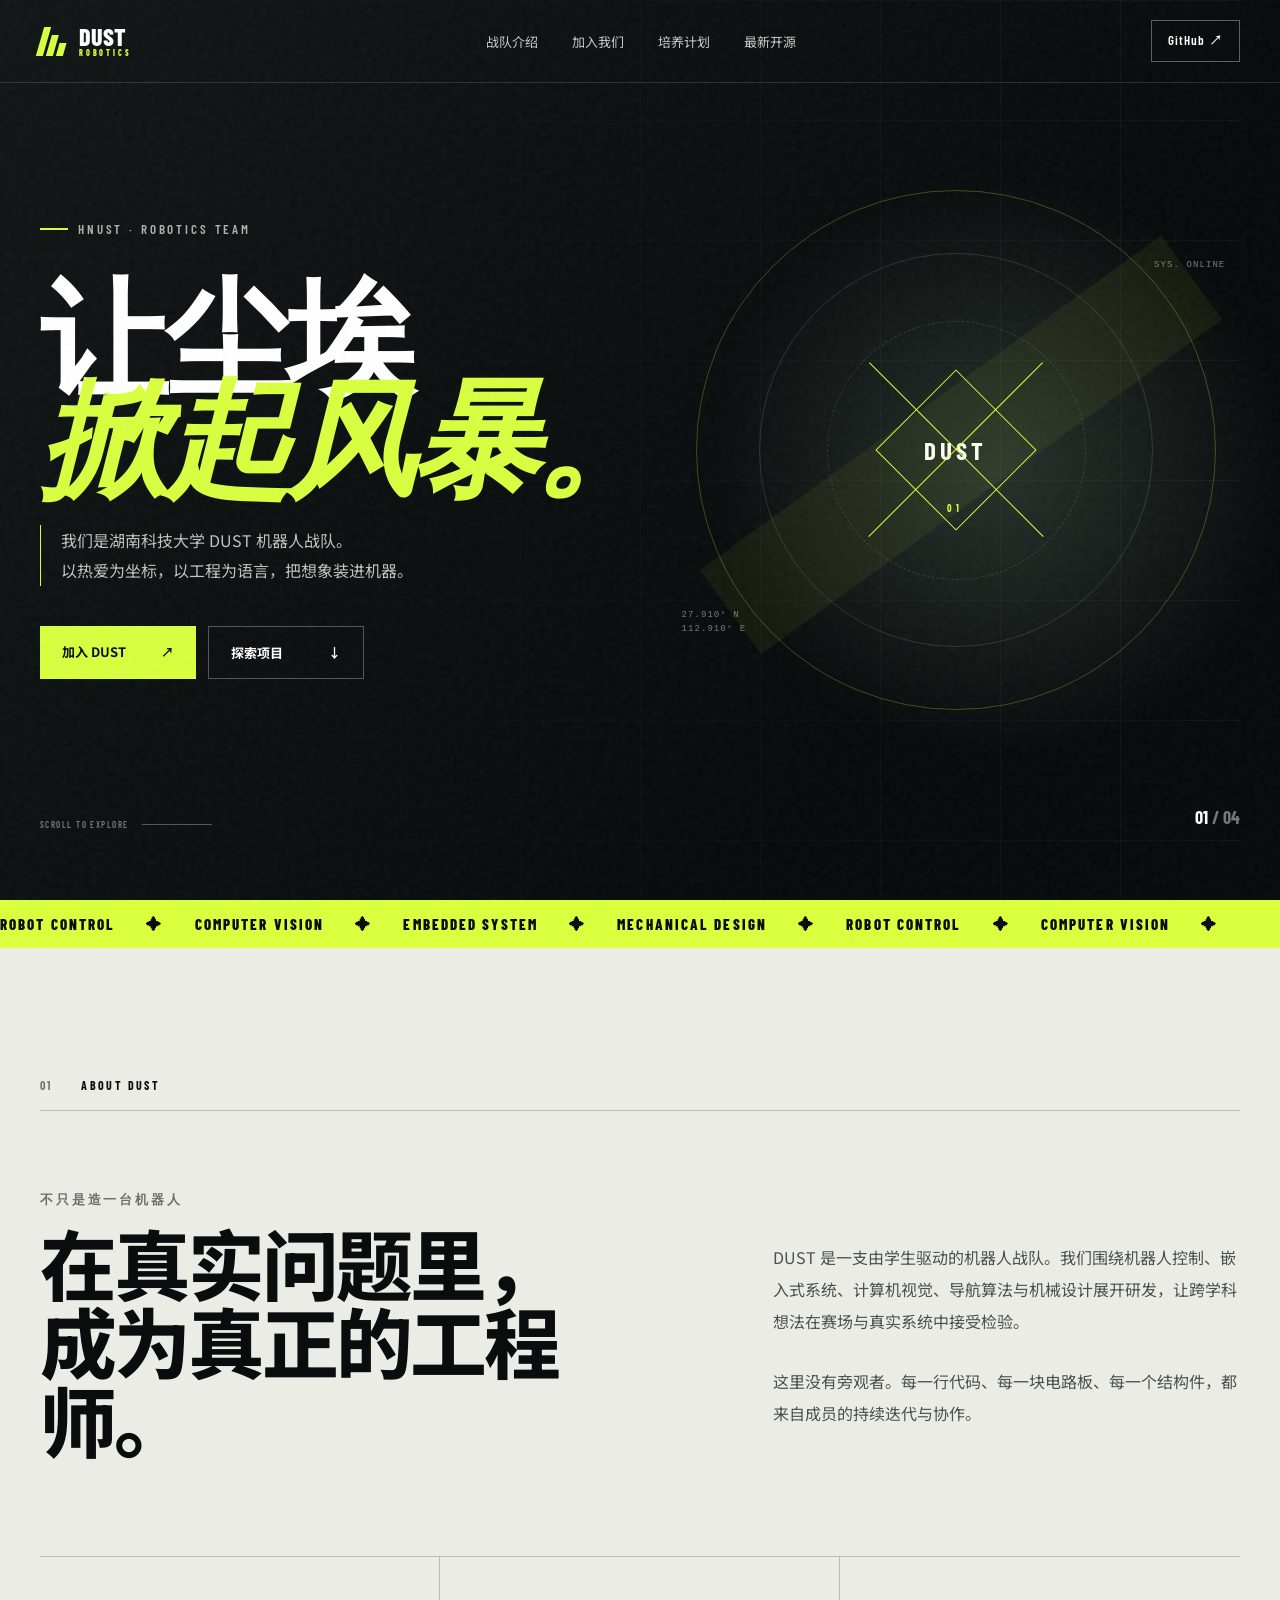
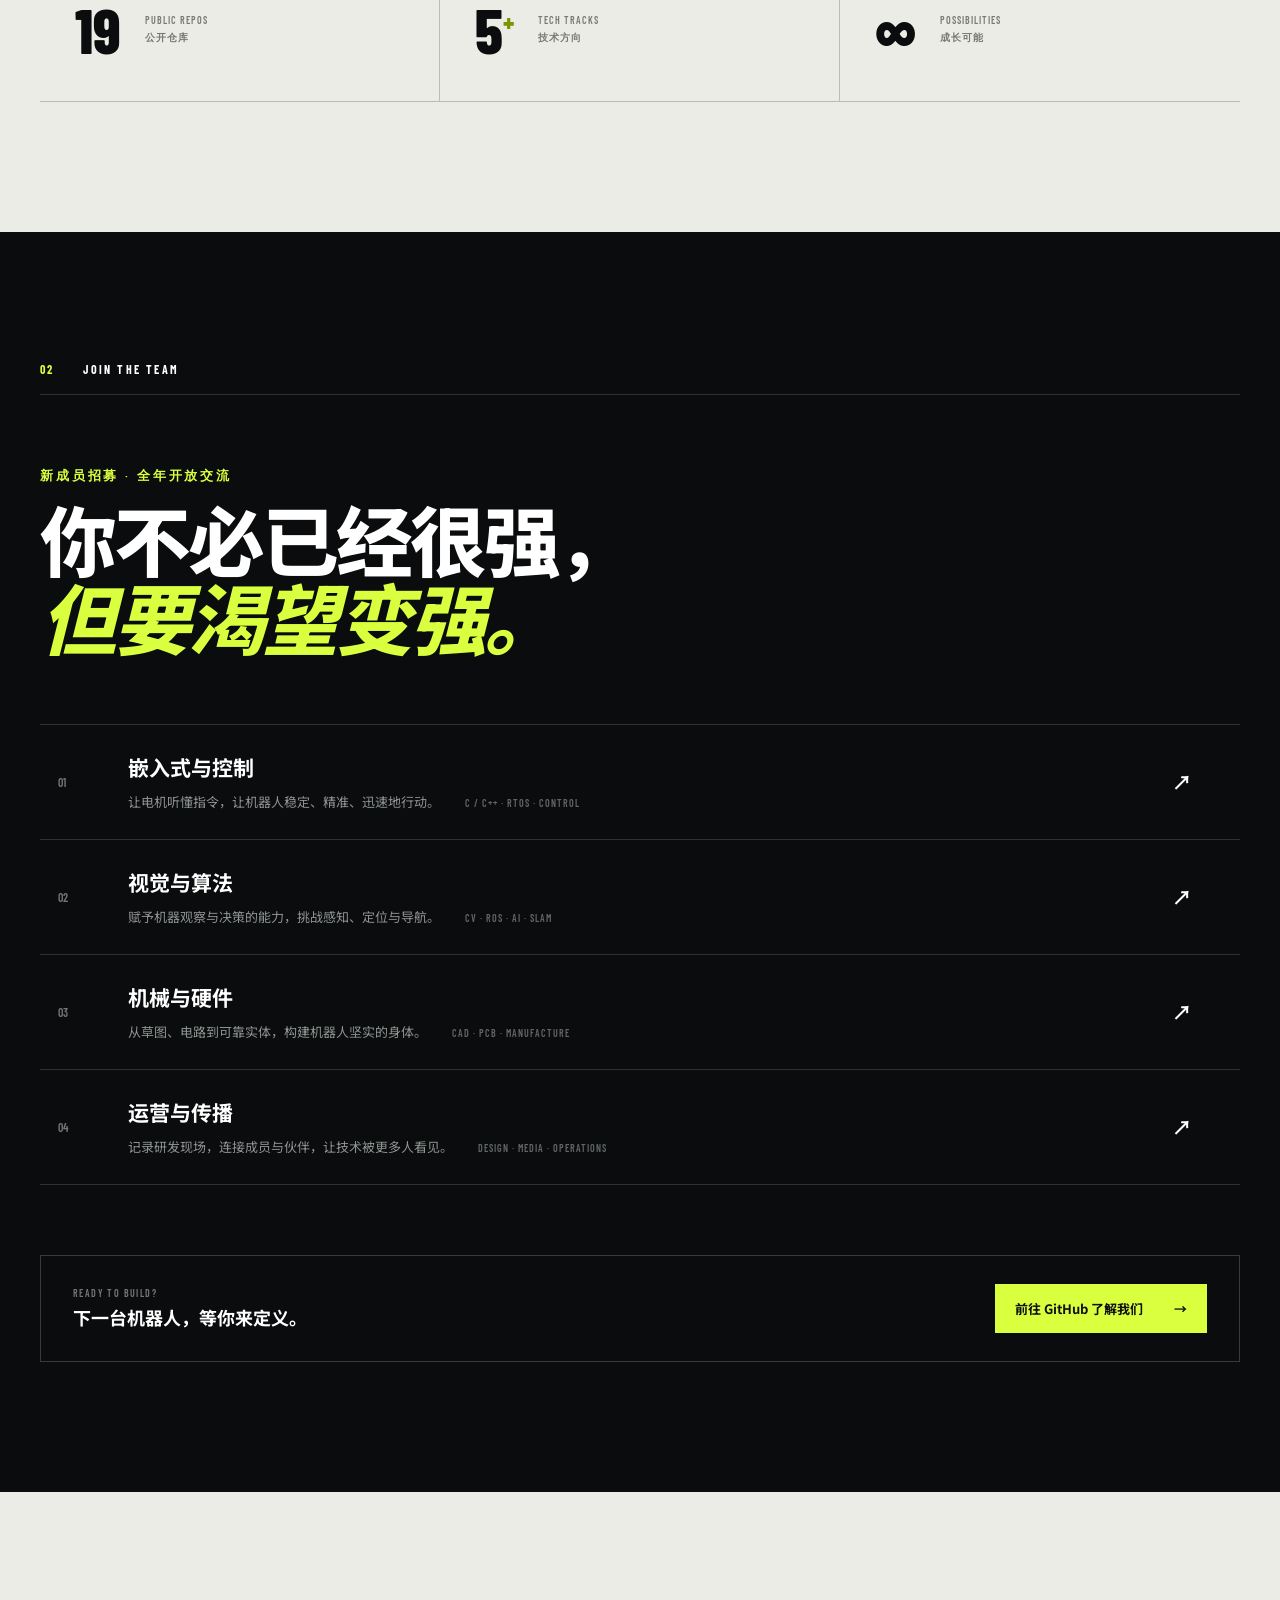
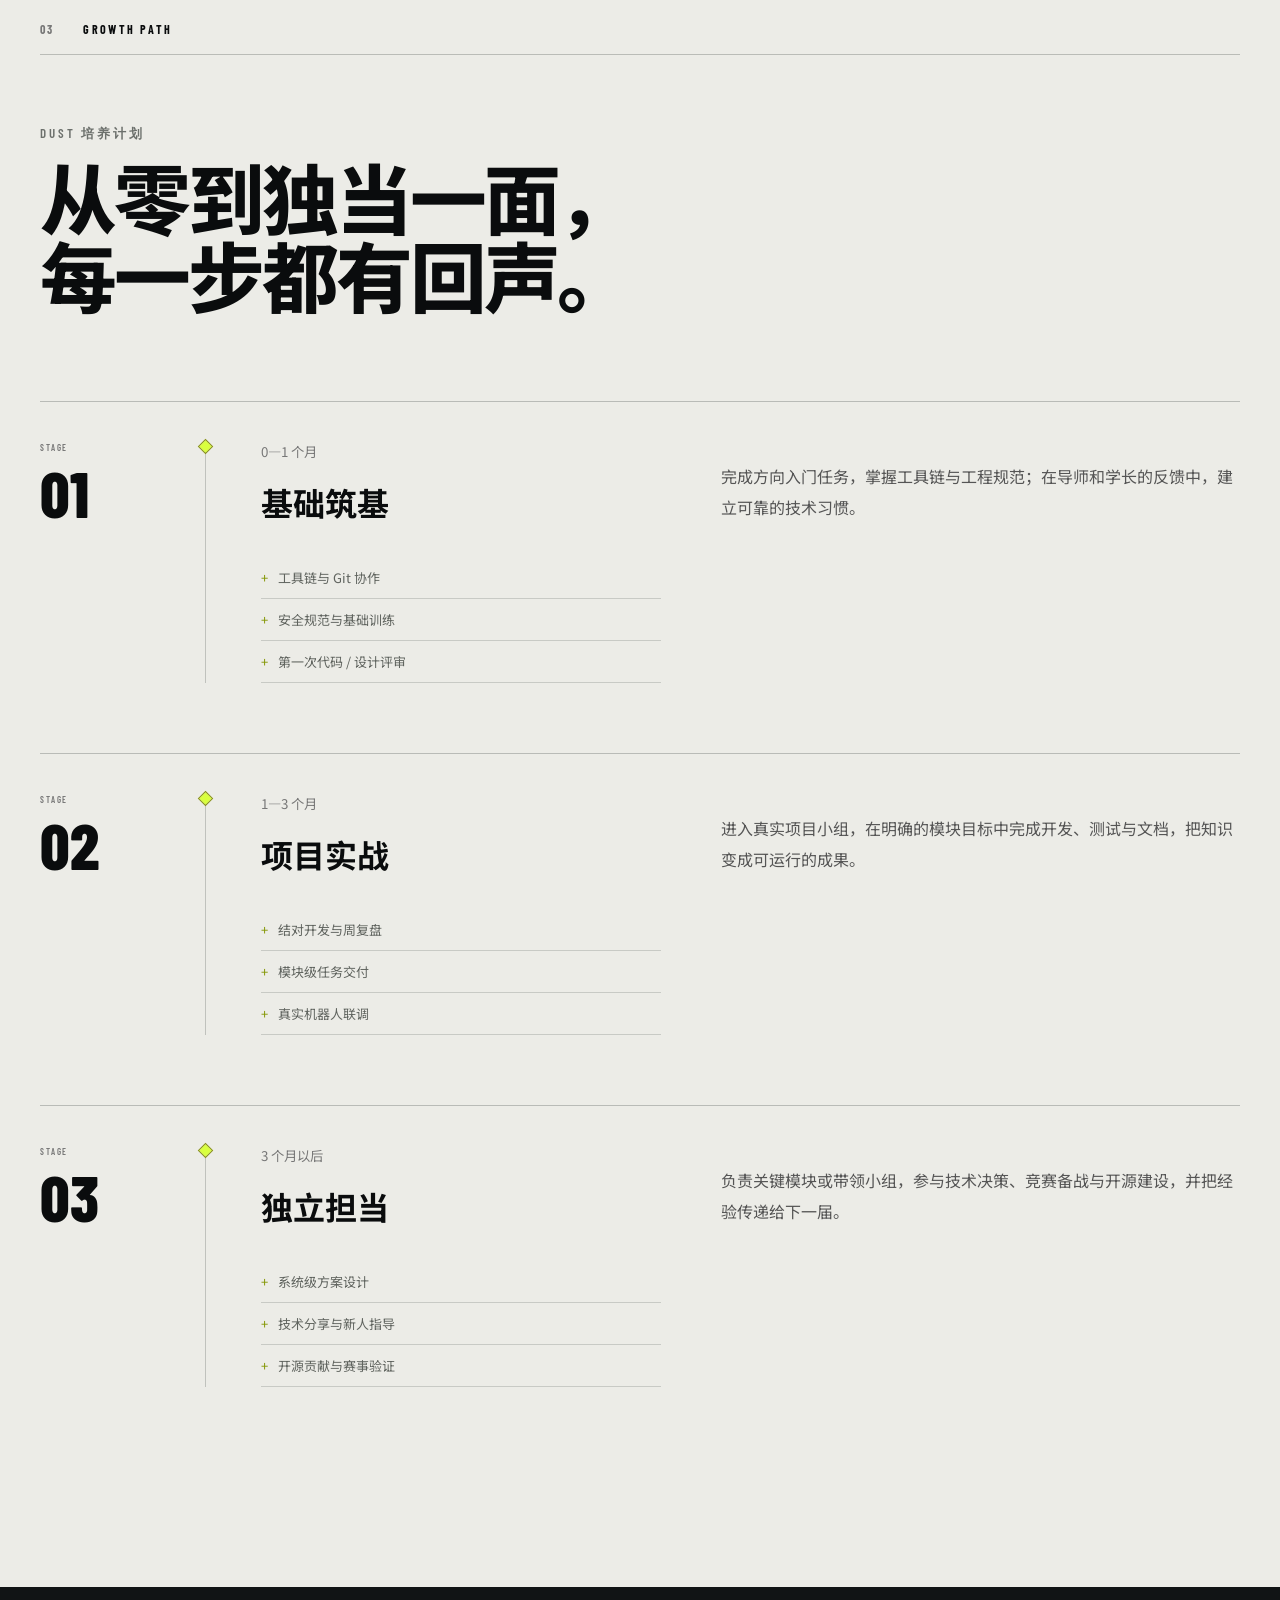
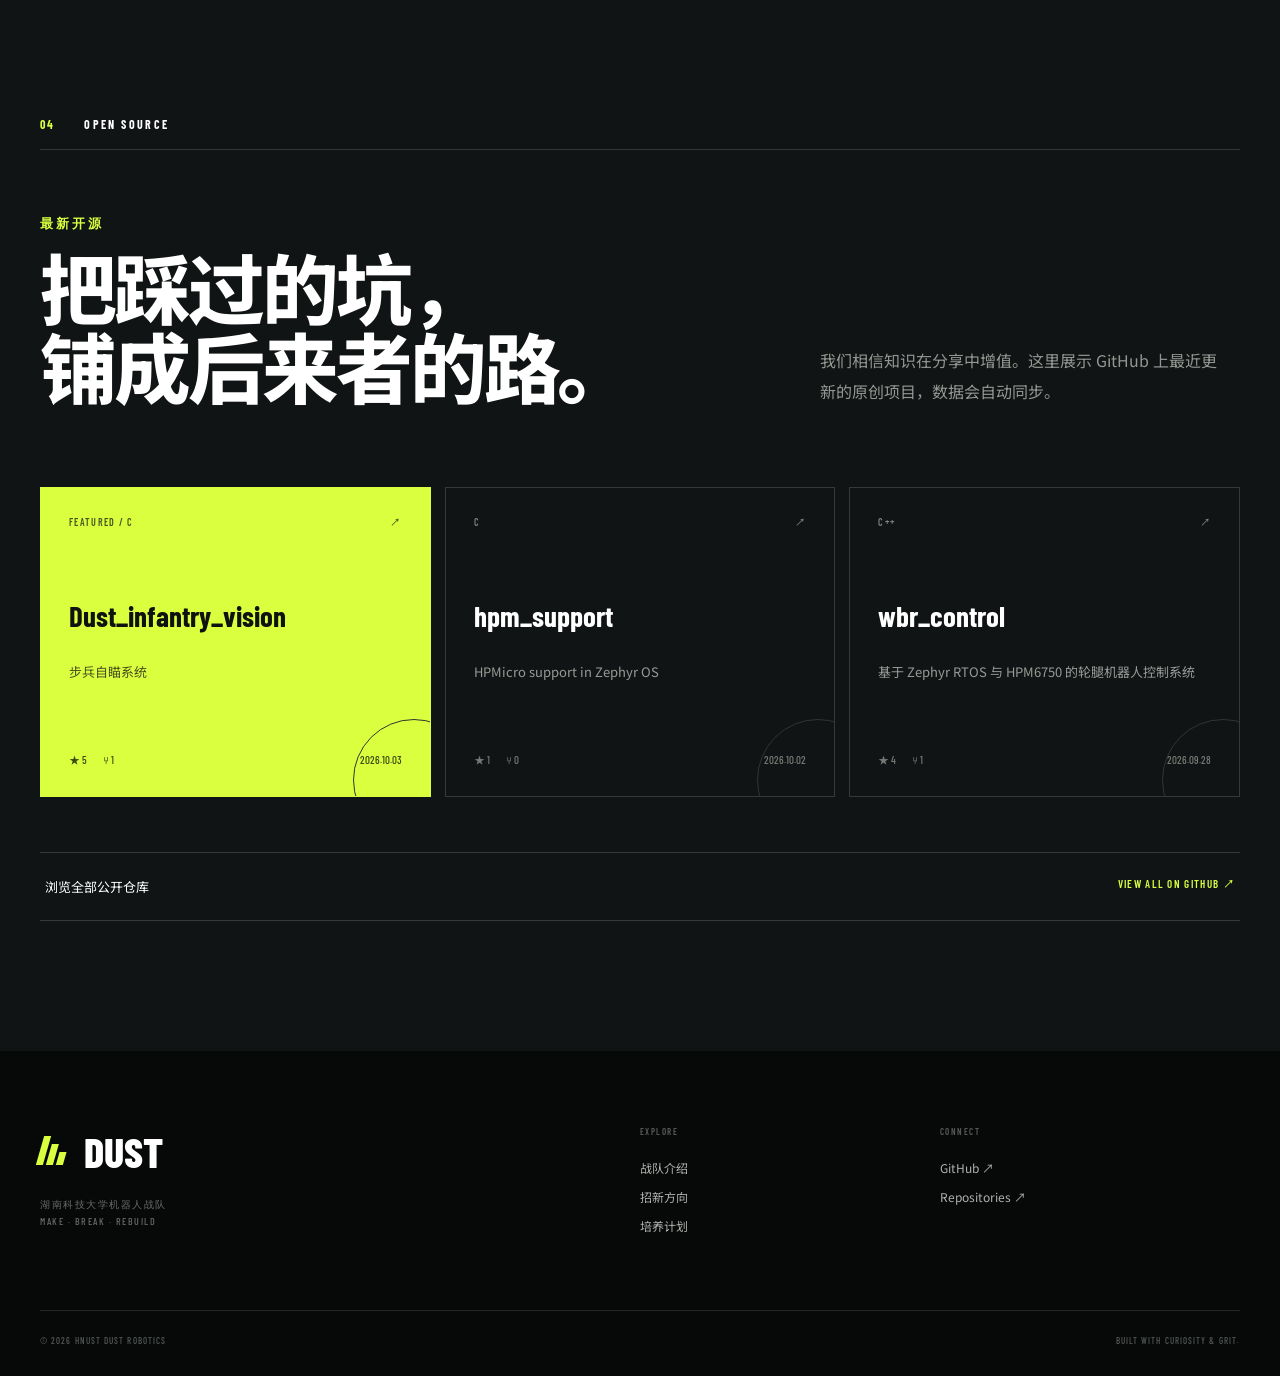
==== index.html @ d15d6397 "Build HNUST DUST robotics website" ====
<!doctype html>
<html lang="zh-CN">
<head>
  <meta charset="UTF-8" />
  <meta name="viewport" content="width=device-width, initial-scale=1.0" />
  <meta name="description" content="湖南科技大学 DUST 战队——以机器人为载体，在工程实践中创造、成长与开源。" />
  <meta name="theme-color" content="#090b0c" />
  <title>DUST ROBOTICS · 湖南科技大学机器人战队</title>
  <link rel="preconnect" href="https://api.github.com" />
  <link rel="stylesheet" href="styles.css" />
</head>
<body>
  <div class="grain" aria-hidden="true"></div>
  <header class="nav-wrap">
    <nav class="nav container" aria-label="主导航">
      <a class="brand" href="#top" aria-label="DUST 首页">
        <span class="brand-mark"><i></i><i></i><i></i></span>
        <span>DUST<small>ROBOTICS</small></span>
      </a>
      <button class="menu-button" aria-expanded="false" aria-controls="nav-links"><span></span><span></span></button>
      <div class="nav-links" id="nav-links">
        <a href="#about">战队介绍</a>
        <a href="#recruit">加入我们</a>
        <a href="#growth">培养计划</a>
        <a href="#opensource">最新开源</a>
      </div>
      <a class="nav-github" href="https://github.com/HNUST-Dust" target="_blank" rel="noreferrer">GitHub ↗</a>
    </nav>
  </header>

  <main id="top">
    <section class="hero container">
      <div class="hero-copy reveal">
        <p class="eyebrow"><span></span>HNUST · ROBOTICS TEAM</p>
        <h1>让尘埃<br><em>掀起风暴。</em></h1>
        <p class="hero-lead">我们是湖南科技大学 DUST 机器人战队。<br>以热爱为坐标，以工程为语言，把想象装进机器。</p>
        <div class="hero-actions">
          <a class="button primary" href="#recruit">加入 DUST <span>↗</span></a>
          <a class="button ghost" href="#opensource">探索项目 <span>↓</span></a>
        </div>
      </div>
      <div class="hero-visual reveal" aria-label="DUST 工程坐标视觉">
        <div class="orbit orbit-a"></div><div class="orbit orbit-b"></div>
        <div class="crosshair"><span>DUST</span><b>01</b></div>
        <div class="telemetry t-one">SYS. ONLINE</div>
        <div class="telemetry t-two">27.910° N<br>112.910° E</div>
        <div class="slash"></div>
      </div>
      <div class="hero-index">01 <span>/ 04</span></div>
      <div class="scroll-note">SCROLL TO EXPLORE <i></i></div>
    </section>

    <section class="ticker" aria-label="战队方向">
      <div>ROBOT CONTROL <b>✦</b> COMPUTER VISION <b>✦</b> EMBEDDED SYSTEM <b>✦</b> MECHANICAL DESIGN <b>✦</b> ROBOT CONTROL <b>✦</b> COMPUTER VISION <b>✦</b></div>
    </section>

    <section class="about section container" id="about">
      <div class="section-label reveal"><span>01</span> ABOUT DUST</div>
      <div class="about-grid">
        <div class="reveal">
          <p class="kicker">不只是造一台机器人</p>
          <h2>在真实问题里，<br>成为真正的工程师。</h2>
        </div>
        <div class="about-copy reveal">
          <p>DUST 是一支由学生驱动的机器人战队。我们围绕机器人控制、嵌入式系统、计算机视觉、导航算法与机械设计展开研发，让跨学科想法在赛场与真实系统中接受检验。</p>
          <p>这里没有旁观者。每一行代码、每一块电路板、每一个结构件，都来自成员的持续迭代与协作。</p>
        </div>
      </div>
      <div class="stats reveal">
        <div><strong data-count="19">19</strong><span>PUBLIC REPOS<br>公开仓库</span></div>
        <div><strong>5<sup>+</sup></strong><span>TECH TRACKS<br>技术方向</span></div>
        <div><strong>∞</strong><span>POSSIBILITIES<br>成长可能</span></div>
      </div>
    </section>

    <section class="recruit section" id="recruit">
      <div class="container">
        <div class="section-label light reveal"><span>02</span> JOIN THE TEAM</div>
        <div class="recruit-head reveal">
          <p class="kicker">新成员招募 · 全年开放交流</p>
          <h2>你不必已经很强，<br><em>但要渴望变强。</em></h2>
        </div>
        <div class="tracks reveal">
          <article><span>01</span><div><h3>嵌入式与控制</h3><p>让电机听懂指令，让机器人稳定、精准、迅速地行动。</p><small>C / C++ · RTOS · CONTROL</small></div><b>↗</b></article>
          <article><span>02</span><div><h3>视觉与算法</h3><p>赋予机器观察与决策的能力，挑战感知、定位与导航。</p><small>CV · ROS · AI · SLAM</small></div><b>↗</b></article>
          <article><span>03</span><div><h3>机械与硬件</h3><p>从草图、电路到可靠实体，构建机器人坚实的身体。</p><small>CAD · PCB · MANUFACTURE</small></div><b>↗</b></article>
          <article><span>04</span><div><h3>运营与传播</h3><p>记录研发现场，连接成员与伙伴，让技术被更多人看见。</p><small>DESIGN · MEDIA · OPERATIONS</small></div><b>↗</b></article>
        </div>
        <div class="join-bar reveal">
          <div><span>READY TO BUILD?</span><strong>下一台机器人，等你来定义。</strong></div>
          <a href="https://github.com/HNUST-Dust" target="_blank" rel="noreferrer">前往 GitHub 了解我们 <span>→</span></a>
        </div>
      </div>
    </section>

    <section class="growth section container" id="growth">
      <div class="section-label reveal"><span>03</span> GROWTH PATH</div>
      <div class="growth-head reveal">
        <p class="kicker">DUST 培养计划</p><h2>从零到独当一面，<br>每一步都有回声。</h2>
      </div>
      <div class="timeline">
        <article class="reveal"><div class="stage"><span>STAGE</span><strong>01</strong></div><div class="line"><i></i></div><div><small>0—1 个月</small><h3>基础筑基</h3><p>完成方向入门任务，掌握工具链与工程规范；在导师和学长的反馈中，建立可靠的技术习惯。</p><ul><li>工具链与 Git 协作</li><li>安全规范与基础训练</li><li>第一次代码 / 设计评审</li></ul></div></article>
        <article class="reveal"><div class="stage"><span>STAGE</span><strong>02</strong></div><div class="line"><i></i></div><div><small>1—3 个月</small><h3>项目实战</h3><p>进入真实项目小组，在明确的模块目标中完成开发、测试与文档，把知识变成可运行的成果。</p><ul><li>结对开发与周复盘</li><li>模块级任务交付</li><li>真实机器人联调</li></ul></div></article>
        <article class="reveal"><div class="stage"><span>STAGE</span><strong>03</strong></div><div class="line"><i></i></div><div><small>3 个月以后</small><h3>独立担当</h3><p>负责关键模块或带领小组，参与技术决策、竞赛备战与开源建设，并把经验传递给下一届。</p><ul><li>系统级方案设计</li><li>技术分享与新人指导</li><li>开源贡献与赛事验证</li></ul></div></article>
      </div>
    </section>

    <section class="opensource section" id="opensource">
      <div class="container">
        <div class="section-label light reveal"><span>04</span> OPEN SOURCE</div>
        <div class="open-head reveal">
          <div><p class="kicker">最新开源</p><h2>把踩过的坑，<br>铺成后来者的路。</h2></div>
          <p>我们相信知识在分享中增值。这里展示 GitHub 上最近更新的原创项目，数据会自动同步。</p>
        </div>
        <div class="repo-grid" id="repo-grid" aria-live="polite">
          <article class="repo featured"><div class="repo-top"><span>FEATURED / C</span><b>↗</b></div><h3>Dust_infantry_vision</h3><p>步兵自瞄系统</p><div class="repo-meta"><span>★ 5</span><span>⑂ 1</span><time>2026.10.03</time></div></article>
          <article class="repo"><div class="repo-top"><span>C</span><b>↗</b></div><h3>hpm_support</h3><p>HPMicro support in Zephyr OS</p><div class="repo-meta"><span>★ 1</span><span>⑂ 0</span><time>2026.10.02</time></div></article>
          <article class="repo"><div class="repo-top"><span>C++</span><b>↗</b></div><h3>wbr_control</h3><p>基于 Zephyr RTOS 与 HPM6750 的轮腿机器人控制系统</p><div class="repo-meta"><span>★ 4</span><span>⑂ 1</span><time>2026.09.28</time></div></article>
        </div>
        <a class="all-repos reveal" href="https://github.com/orgs/HNUST-Dust/repositories" target="_blank" rel="noreferrer"><span>浏览全部公开仓库</span><b>VIEW ALL ON GITHUB ↗</b></a>
      </div>
    </section>
  </main>

  <footer>
    <div class="container footer-grid">
      <div class="footer-brand"><span class="brand-mark"><i></i><i></i><i></i></span><strong>DUST</strong><p>湖南科技大学机器人战队<br>MAKE · BREAK · REBUILD</p></div>
      <div><span class="footer-label">EXPLORE</span><a href="#about">战队介绍</a><a href="#recruit">招新方向</a><a href="#growth">培养计划</a></div>
      <div><span class="footer-label">CONNECT</span><a href="https://github.com/HNUST-Dust" target="_blank" rel="noreferrer">GitHub ↗</a><a href="https://github.com/orgs/HNUST-Dust/repositories" target="_blank" rel="noreferrer">Repositories ↗</a></div>
    </div>
    <div class="container copyright"><span>© <span id="year"></span> HNUST DUST ROBOTICS</span><span>BUILT WITH CURIOSITY &amp; GRIT.</span></div>
  </footer>
  <script src="script.js"></script>
</body>
</html>
---- styles.css ----
@import url('https://fonts.googleapis.com/css2?family=Barlow+Condensed:ital,wght@0,500;0,600;0,700;0,800;1,700&family=Noto+Sans+SC:wght@400;500;600;700;900&display=swap');
:root{--ink:#0a0c0d;--paper:#ecece7;--muted:#9da09b;--acid:#d9ff3f;--line:rgba(255,255,255,.15);--max:1200px}
html,body{overflow-x:hidden}
*{box-sizing:border-box}html{scroll-behavior:smooth}body{margin:0;background:var(--paper);color:var(--ink);font-family:"Noto Sans SC",sans-serif;-webkit-font-smoothing:antialiased}a{color:inherit;text-decoration:none}.container{width:min(var(--max),calc(100% - 48px));margin:auto}.grain{position:fixed;inset:0;opacity:.045;pointer-events:none;z-index:10;background-image:url("data:image/svg+xml,%3Csvg viewBox='0 0 160 160' xmlns='http://www.w3.org/2000/svg'%3E%3Cfilter id='n'%3E%3CfeTurbulence type='fractalNoise' baseFrequency='.9' numOctaves='3' stitchTiles='stitch'/%3E%3C/filter%3E%3Crect width='100%25' height='100%25' filter='url(%23n)'/%3E%3C/svg%3E")}.nav-wrap{position:fixed;inset:0 0 auto;z-index:9;border-bottom:1px solid rgba(255,255,255,.14);transition:.3s}.nav-wrap.scrolled{background:rgba(9,11,12,.92);backdrop-filter:blur(16px)}.nav{height:82px;display:flex;align-items:center;color:#fff}.brand{display:flex;align-items:center;gap:12px;font:800 24px/1 "Barlow Condensed"}.brand small{display:block;font-size:8px;letter-spacing:.35em;color:var(--acid)}.brand-mark{position:relative;display:flex;gap:3px;transform:skew(-16deg)}.brand-mark i{display:block;width:7px;height:29px;background:var(--acid)}.brand-mark i:nth-child(2){height:21px;margin-top:8px}.brand-mark i:nth-child(3){height:13px;margin-top:16px}.nav-links{display:flex;gap:34px;margin:auto;font-size:13px}.nav-links a{color:#c9cbc8;transition:.2s}.nav-links a:hover{color:var(--acid)}.nav-github{font:600 13px "Barlow Condensed";letter-spacing:.08em;border:1px solid #5c5e5d;padding:11px 16px}.menu-button{display:none;background:transparent;border:0}.hero{position:relative;height:min(900px,100vh);min-height:720px;color:white;display:flex;align-items:center}.hero:before{content:"";position:absolute;z-index:-2;left:calc((100vw - 100%)/-2);right:calc((100vw - 100%)/-2);inset-block:0;background:radial-gradient(circle at 78% 52%,#26302a 0,transparent 26%),linear-gradient(125deg,#111515,#07090a 72%)}.hero:after{content:"";position:absolute;z-index:-1;inset:0;background:linear-gradient(90deg,rgba(255,255,255,.045) 1px,transparent 1px),linear-gradient(rgba(255,255,255,.04) 1px,transparent 1px);background-size:120px 120px;mask-image:linear-gradient(to right,transparent,black)}.hero-copy{z-index:2}.eyebrow,.kicker{font:600 13px "Barlow Condensed";letter-spacing:.22em}.eyebrow{color:#aeb2ad;display:flex;align-items:center;gap:10px}.eyebrow span{width:28px;height:2px;background:var(--acid)}h1,h2,h3,p{margin-top:0}.hero h1{font:800 clamp(76px,10vw,150px)/.78 "Barlow Condensed",sans-serif;letter-spacing:-.035em;margin:48px 0 40px;text-transform:uppercase}.hero h1 em{font-style:italic;color:var(--acid)}.hero-lead{color:#c0c4bf;font-size:16px;line-height:1.9;border-left:1px solid var(--acid);padding-left:20px}.hero-actions{display:flex;gap:12px;margin-top:40px}.button{padding:16px 22px;font-weight:700;font-size:13px;min-width:156px;display:flex;justify-content:space-between}.button.primary{background:var(--acid);color:#0a0c0d}.button.ghost{border:1px solid #525554;color:#fff}.hero-visual{position:absolute;right:2%;width:min(44vw,520px);aspect-ratio:1;border:1px solid rgba(217,255,63,.25);border-radius:50%}.orbit{position:absolute;border:1px solid rgba(255,255,255,.13);border-radius:50%;inset:12%}.orbit-b{inset:25%;border-style:dashed;animation:spin 16s linear infinite}.crosshair{position:absolute;inset:39%;border:1px solid var(--acid);display:grid;place-items:center;font:700 25px "Barlow Condensed";letter-spacing:.16em;transform:rotate(45deg)}.crosshair:before,.crosshair:after{content:"";position:absolute;background:var(--acid)}.crosshair:before{width:220%;height:1px}.crosshair:after{height:220%;width:1px}.crosshair span,.crosshair b{transform:rotate(-45deg)}.crosshair b{position:absolute;font-size:10px;right:8px;bottom:8px;color:var(--acid)}.telemetry{position:absolute;color:#747b76;font:500 9px/1.6 monospace;letter-spacing:.12em}.t-one{top:13%;right:-2%}.t-two{bottom:14%;left:-3%}.slash{position:absolute;width:110%;height:20%;background:var(--acid);transform:rotate(-36deg);left:-4%;top:39%;opacity:.06}.hero-index{position:absolute;right:0;bottom:72px;font:700 18px "Barlow Condensed"}.hero-index span{color:#777}.scroll-note{position:absolute;bottom:70px;left:0;color:#777;font:600 9px "Barlow Condensed";letter-spacing:.16em;display:flex;align-items:center;gap:14px}.scroll-note i{width:70px;height:1px;background:#555}.ticker{background:var(--acid);overflow:hidden;white-space:nowrap;padding:15px 0;font:800 15px "Barlow Condensed";letter-spacing:.14em}.ticker div{width:max-content;animation:marquee 25s linear infinite}.ticker b{margin:0 26px}.section{padding:130px 0}.section-label{font:700 12px "Barlow Condensed";letter-spacing:.2em;padding-bottom:18px;border-bottom:1px solid #babcb7}.section-label span{color:#777;margin-right:24px}.section-label.light{color:white;border-color:var(--line)}.section-label.light span{color:var(--acid)}.about-grid{display:grid;grid-template-columns:1.15fr .85fr;gap:100px;padding:80px 0}.kicker{color:#6c706c}.about h2,.growth h2,.recruit h2,.opensource h2{font:800 clamp(48px,6vw,82px)/1.02 "Barlow Condensed","Noto Sans SC";letter-spacing:-.04em;margin:16px 0}.about-copy{padding-top:50px;color:#4c514e;line-height:2}.about-copy p+P{margin-top:28px}.stats{display:grid;grid-template-columns:repeat(3,1fr);border-top:1px solid #babcb7;border-bottom:1px solid #babcb7}.stats div{display:flex;align-items:center;gap:24px;padding:35px;border-right:1px solid #babcb7}.stats div:last-child{border:0}.stats strong{font:800 62px "Barlow Condensed"}.stats sup{font-size:26px;color:#7e9300}.stats span{font:600 10px/1.7 "Barlow Condensed";letter-spacing:.1em;color:#767a75}.recruit{background:var(--ink);color:white}.recruit-head{padding:72px 0 50px}.recruit-head .kicker,.open-head .kicker{color:var(--acid)}.recruit h2 em{color:var(--acid);font-style:italic}.tracks{border-top:1px solid var(--line)}.tracks article{display:grid;grid-template-columns:70px 1fr 50px;align-items:center;padding:27px 18px;border-bottom:1px solid var(--line);transition:.3s}.tracks article:hover{background:var(--acid);color:var(--ink);padding-left:32px}.tracks article>span{font:600 12px "Barlow Condensed";color:#747873}.tracks h3{font-size:21px;margin:0 0 6px}.tracks p{display:inline;color:#8f9490;font-size:13px}.tracks small{margin-left:25px;color:#626763;font:600 10px "Barlow Condensed";letter-spacing:.1em}.tracks b{font-size:20px}.tracks article:hover p,.tracks article:hover small,.tracks article:hover>span{color:#222}.join-bar{margin-top:70px;border:1px solid #383c39;padding:28px 32px;display:flex;align-items:center;justify-content:space-between}.join-bar div{display:flex;flex-direction:column}.join-bar div span{font:600 10px "Barlow Condensed";letter-spacing:.14em;color:#777}.join-bar div strong{font-size:18px;margin-top:5px}.join-bar a{background:var(--acid);color:#111;padding:15px 20px;font-size:13px;font-weight:700}.join-bar a span{margin-left:28px}.growth-head{padding:70px 0}.timeline article{display:grid;grid-template-columns:110px 1px 1fr;gap:55px;border-top:1px solid #b9bbb7;padding:40px 0 70px}.stage span{display:block;font:600 9px "Barlow Condensed";letter-spacing:.18em;color:#777}.stage strong{font:800 65px "Barlow Condensed"}.line{height:100%;background:#c0c2bd}.line i{display:block;width:9px;height:9px;background:var(--acid);outline:1px solid #89911b;transform:translate(-4px,0) rotate(45deg)}.timeline article>div:last-child{display:grid;grid-template-columns:1fr 1.3fr;column-gap:60px}.timeline small{grid-column:1/-1;color:#777}.timeline h3{font:700 32px "Noto Sans SC";margin-top:18px}.timeline p{line-height:1.9;color:#555}.timeline ul{margin:0;list-style:none;padding:0;color:#60645f;font-size:13px}.timeline li{border-bottom:1px solid #c8cac5;padding:11px 0}.timeline li:before{content:"+";color:#829500;margin-right:10px}.opensource{background:#111415;color:white}.open-head{display:grid;grid-template-columns:1.3fr .7fr;align-items:end;padding:65px 0}.open-head>p{color:#929791;line-height:1.9;max-width:400px}.repo-grid{display:grid;grid-template-columns:repeat(3,1fr);gap:14px}.repo{min-height:310px;border:1px solid #363a37;padding:28px;display:flex;flex-direction:column;transition:.3s;position:relative;overflow:hidden}.repo:after{content:"";position:absolute;width:120px;height:120px;border:1px solid #303531;border-radius:50%;right:-45px;bottom:-45px}.repo:hover{transform:translateY(-6px);border-color:var(--acid)}.repo.featured{background:var(--acid);color:#101210;border-color:var(--acid)}.repo-top{display:flex;justify-content:space-between;color:#7d827d;font:600 10px "Barlow Condensed";letter-spacing:.13em}.featured .repo-top{color:#4d561f}.repo h3{font:700 29px/1.1 "Barlow Condensed";margin-top:70px;overflow-wrap:anywhere}.repo p{font-size:13px;color:#969b96;line-height:1.7}.featured p{color:#4d511f}.repo-meta{margin-top:auto;display:flex;gap:16px;color:#757a75;font:500 11px "Barlow Condensed"}.repo-meta time{margin-left:auto}.featured .repo-meta{color:#3e4716}.all-repos{display:flex;justify-content:space-between;border-top:1px solid #373b38;border-bottom:1px solid #373b38;padding:24px 5px;margin-top:55px;font-size:13px}.all-repos b{font:600 11px "Barlow Condensed";color:var(--acid);letter-spacing:.12em}footer{background:#070909;color:#fff;padding:75px 0 30px}.footer-grid{display:grid;grid-template-columns:2fr 1fr 1fr;padding-bottom:70px}.footer-brand{display:grid;grid-template-columns:32px 1fr;align-items:center;column-gap:12px}.footer-brand strong{font:800 42px "Barlow Condensed"}.footer-brand p{grid-column:1/-1;color:#676b67;font:500 10px/1.7 "Barlow Condensed";letter-spacing:.15em;margin-top:20px}.footer-grid>div:not(:first-child){display:flex;flex-direction:column;gap:12px;font-size:12px;color:#adb1ac}.footer-label{color:#565a56;font:600 9px "Barlow Condensed";letter-spacing:.16em;margin-bottom:10px}.copyright{border-top:1px solid #242725;padding-top:24px;display:flex;justify-content:space-between;color:#555a56;font:500 9px "Barlow Condensed";letter-spacing:.12em}.reveal{opacity:0;transform:translateY(20px);transition:opacity .7s,transform .7s}.reveal.visible{opacity:1;transform:none}@keyframes spin{to{transform:rotate(360deg)}}@keyframes marquee{to{transform:translateX(-50%)}}
@media(max-width:800px){.container{width:min(100% - 30px,var(--max))}.nav{height:68px}.nav-links{position:fixed;inset:68px 0 auto;background:#0a0c0d;padding:30px;flex-direction:column;transform:translateY(-130%);transition:.3s;z-index:-1}.nav-links.open{transform:none}.nav-github{display:none}.menu-button{display:flex;margin-left:auto;flex-direction:column;gap:7px}.menu-button span{width:25px;height:1px;background:#fff}.hero{min-height:760px}.hero h1{font-size:76px}.hero-visual{width:370px;right:-160px;opacity:.55}.hero-copy{padding-top:70px}.scroll-note{display:none}.about-grid,.open-head{grid-template-columns:1fr;gap:20px}.section{padding:90px 0}.about-grid{padding:60px 0}.about-copy{padding-top:0}.stats{grid-template-columns:1fr}.stats div{border-right:0;border-bottom:1px solid #babcb7}.tracks article{grid-template-columns:45px 1fr 20px}.tracks small{display:block;margin:8px 0 0}.tracks p{display:block}.join-bar{align-items:flex-start;gap:25px;flex-direction:column}.timeline article{grid-template-columns:70px 1px 1fr;gap:20px}.timeline article>div:last-child{grid-template-columns:1fr}.timeline p{margin-top:20px}.repo-grid{grid-template-columns:1fr}.footer-grid{grid-template-columns:1fr 1fr;gap:50px}.footer-brand{grid-column:1/-1}.copyright{gap:20px}.about h2,.growth h2,.recruit h2,.opensource h2{font-size:46px}}
@media(prefers-reduced-motion:reduce){html{scroll-behavior:auto}.reveal{opacity:1;transform:none;transition:none}.orbit-b,.ticker div{animation:none}}
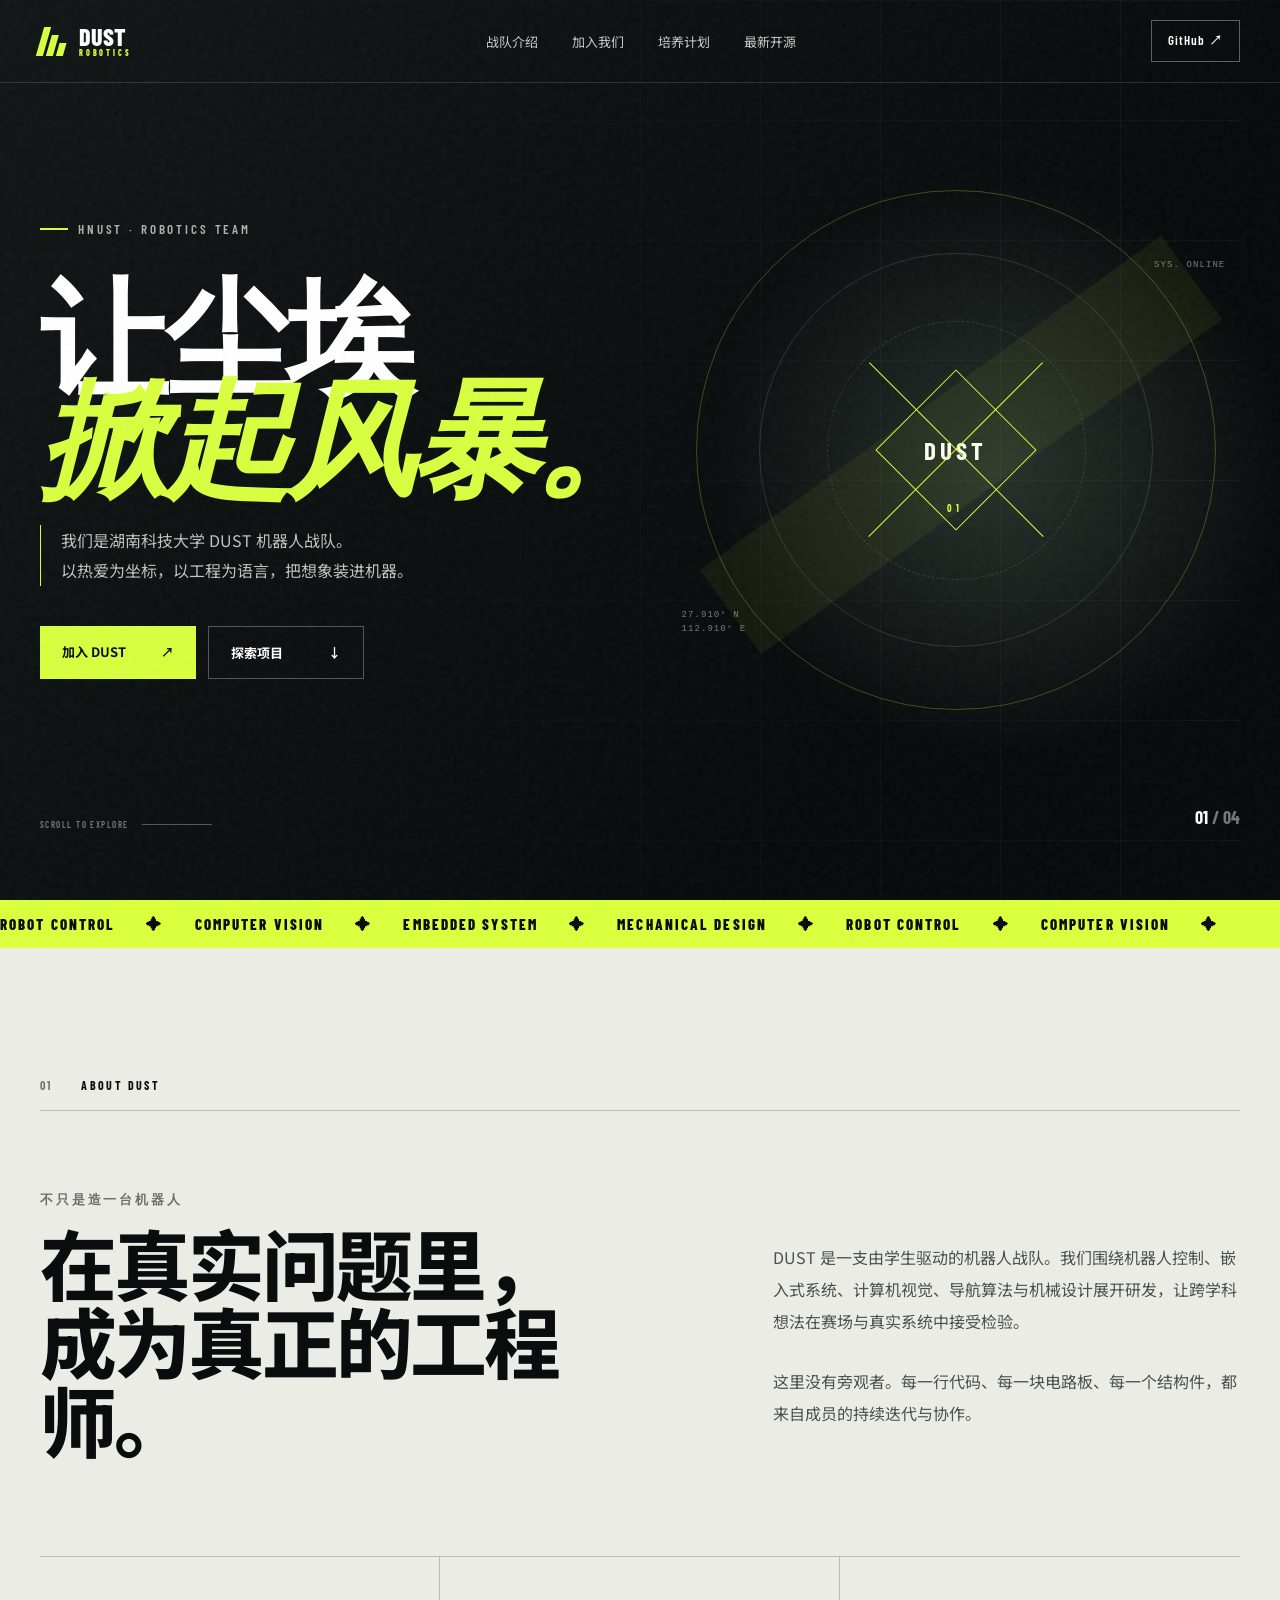
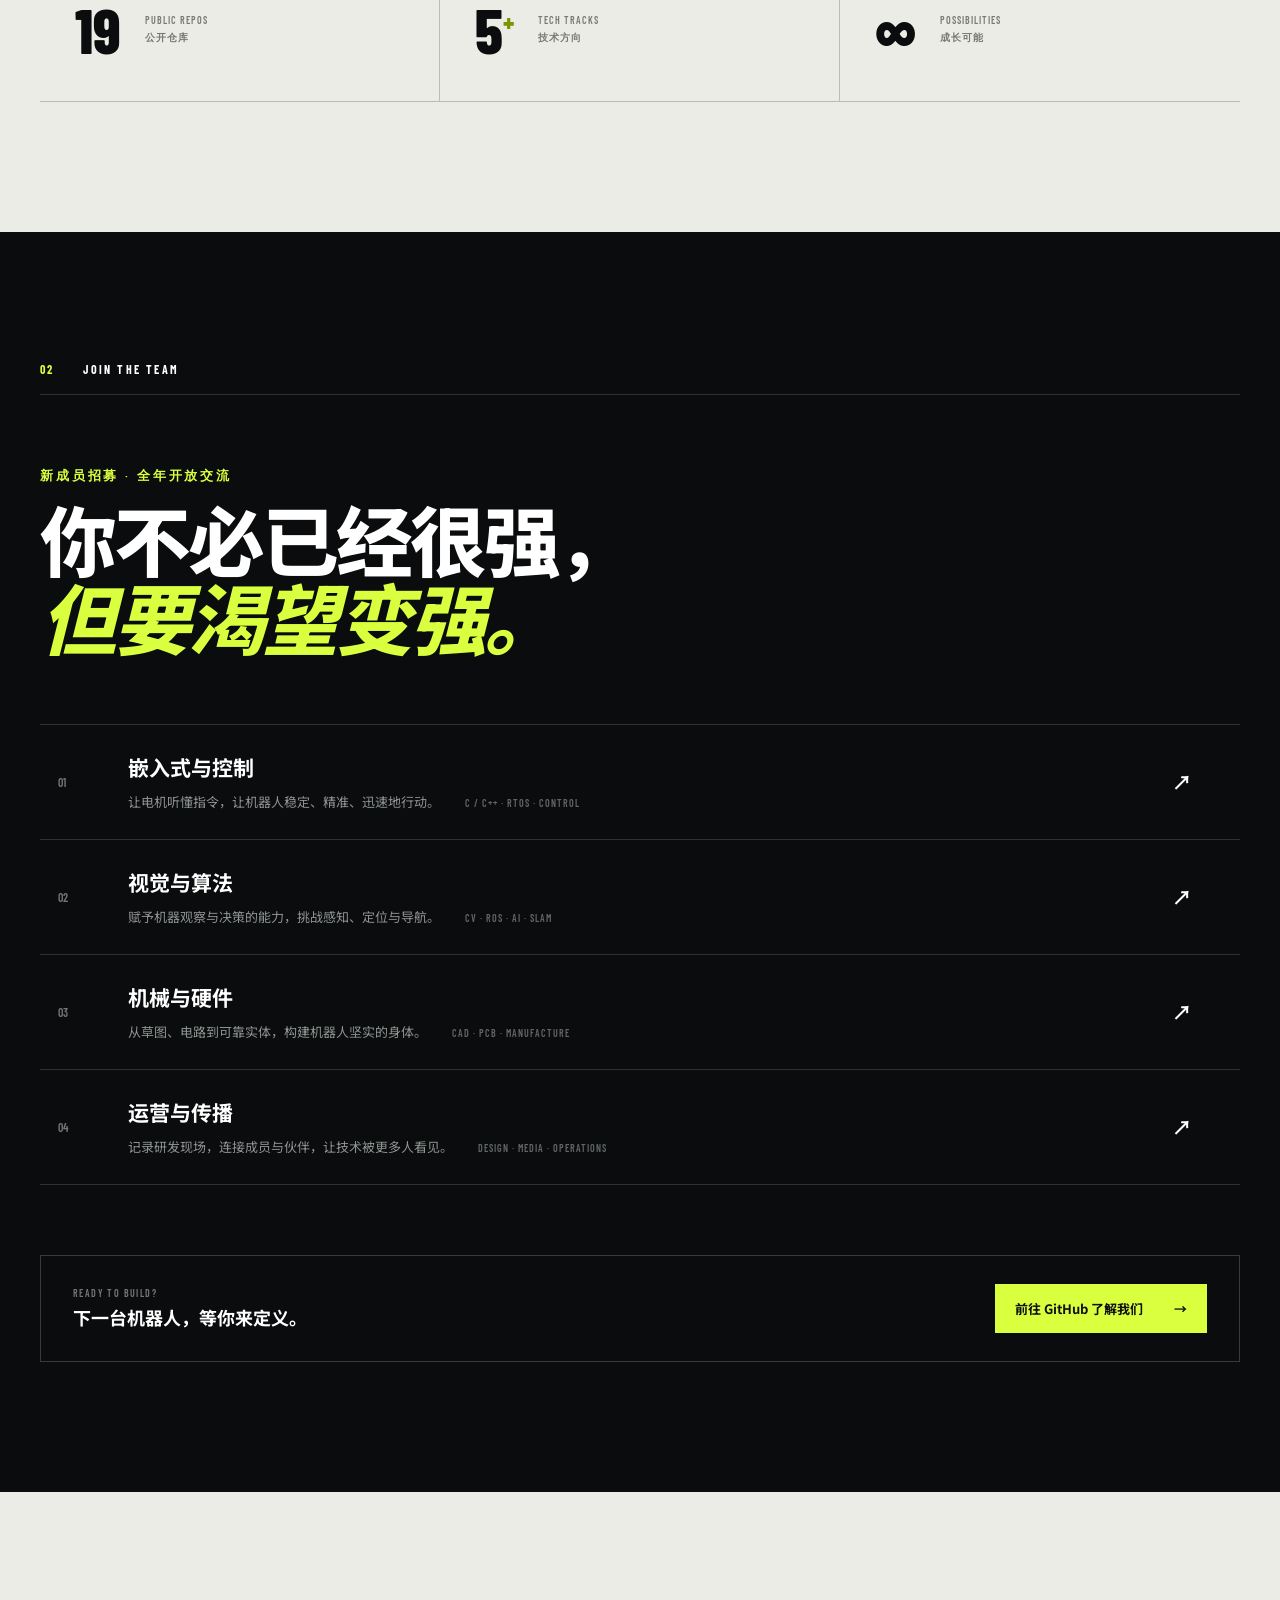
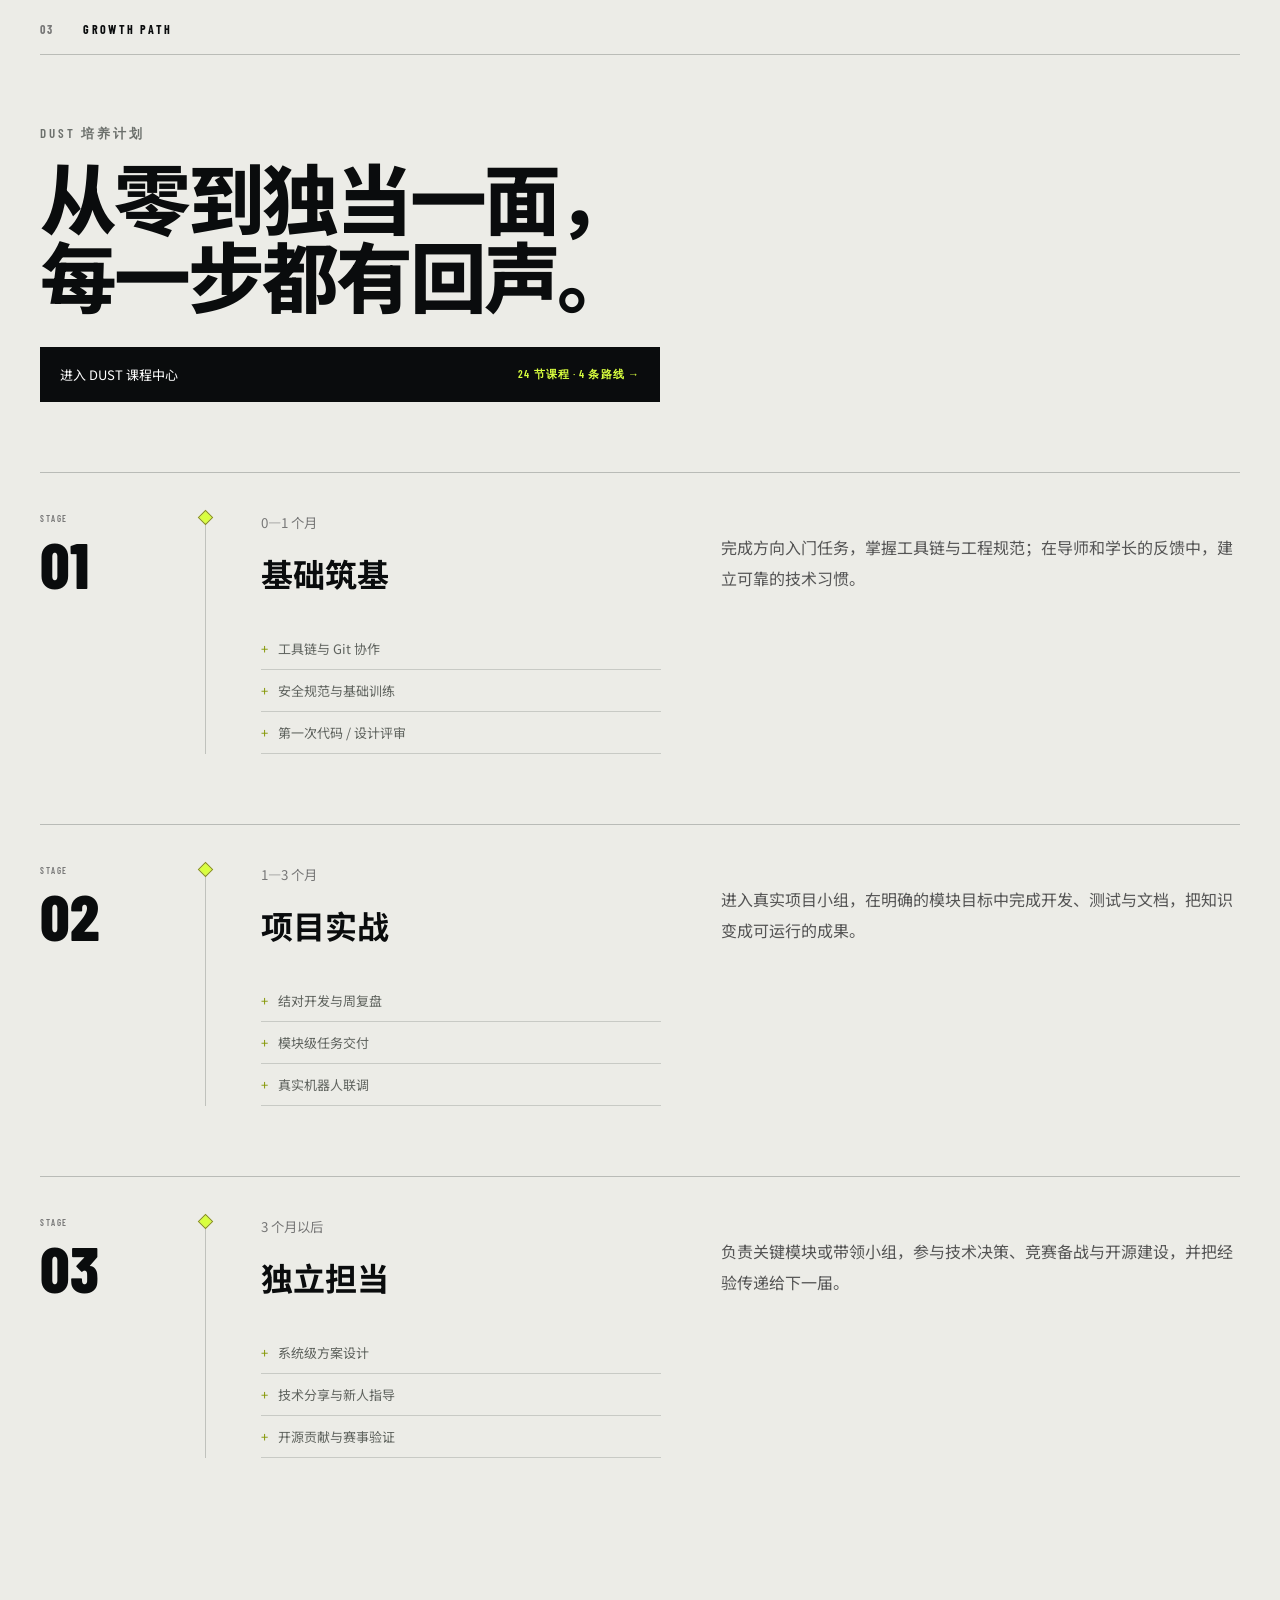
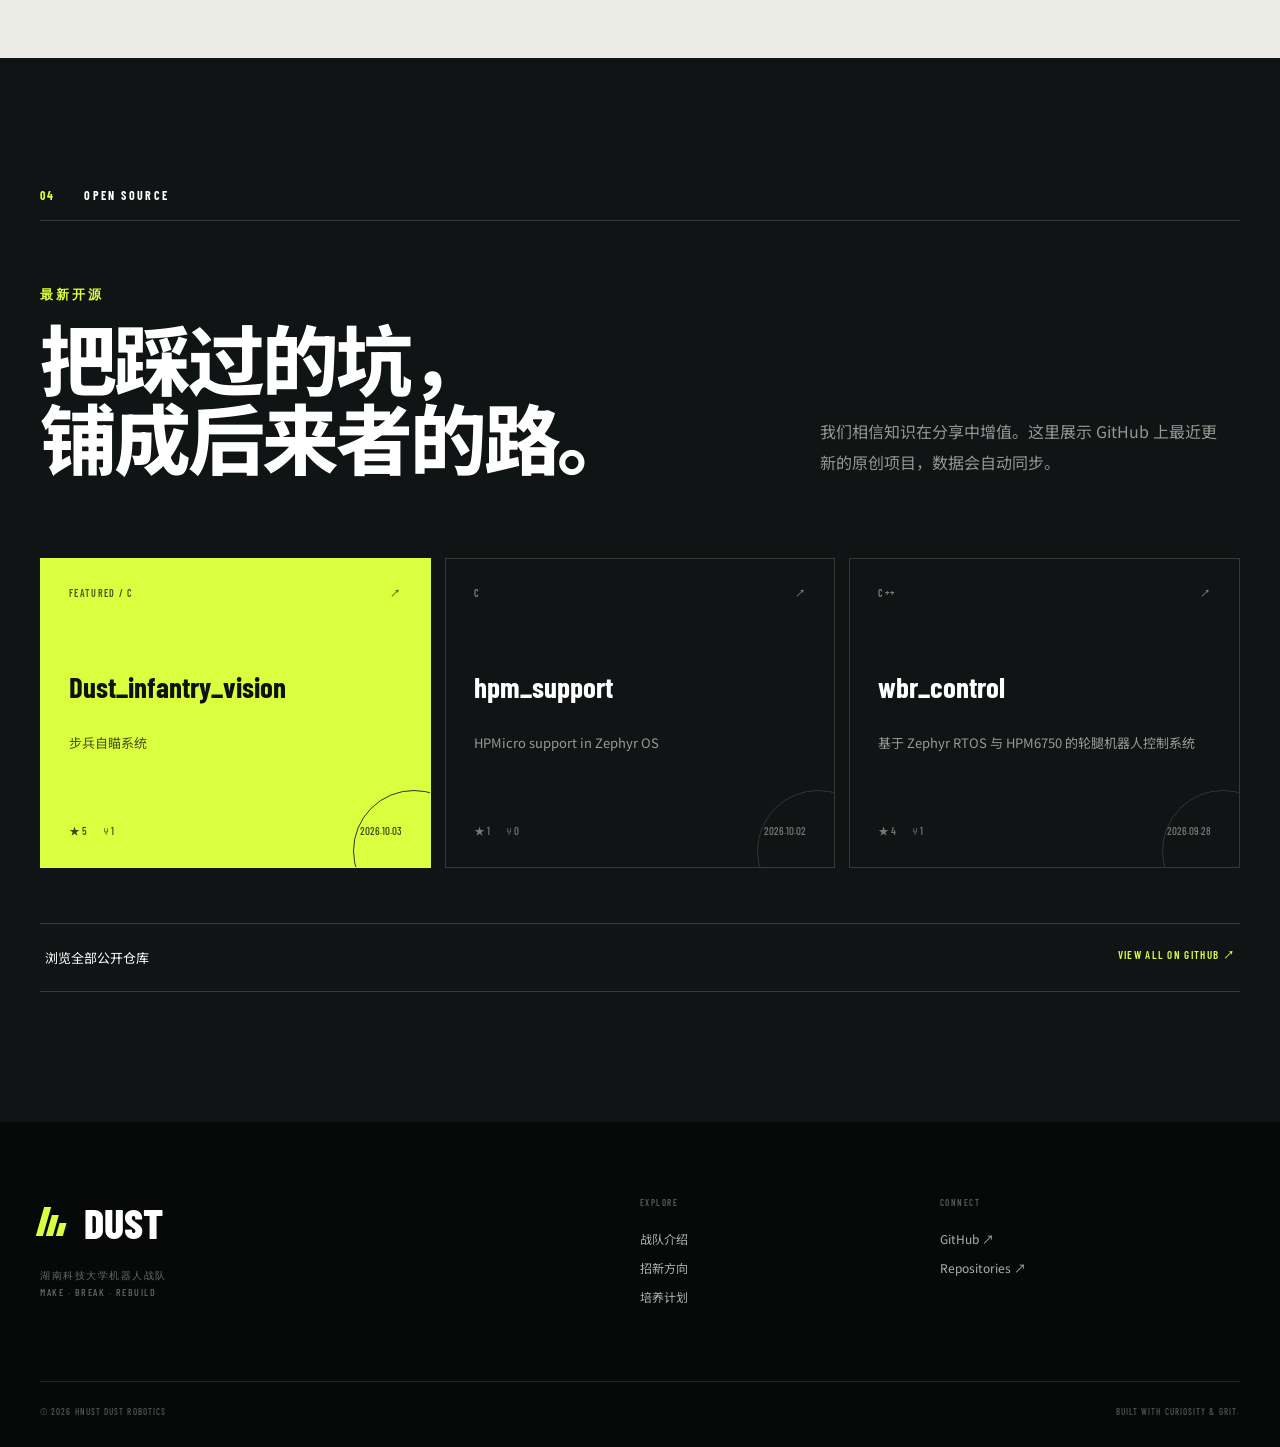
==== commit 5a6c9bca: "Add DUST engineering training academy" ====
--- a/index.html
+++ b/index.html
@@ -97,6 +97,7 @@
       <div class="section-label reveal"><span>03</span> GROWTH PATH</div>
       <div class="growth-head reveal">
         <p class="kicker">DUST 培养计划</p><h2>从零到独当一面，<br>每一步都有回声。</h2>
+        <a class="course-entry" href="course.html"><span>进入 DUST 课程中心</span><b>24 节课程 · 4 条路线 →</b></a>
       </div>
       <div class="timeline">
         <article class="reveal"><div class="stage"><span>STAGE</span><strong>01</strong></div><div class="line"><i></i></div><div><small>0—1 个月</small><h3>基础筑基</h3><p>完成方向入门任务，掌握工具链与工程规范；在导师和学长的反馈中，建立可靠的技术习惯。</p><ul><li>工具链与 Git 协作</li><li>安全规范与基础训练</li><li>第一次代码 / 设计评审</li></ul></div></article>
--- a/styles.css
+++ b/styles.css
@@ -4,3 +4,5 @@
 *{box-sizing:border-box}html{scroll-behavior:smooth}body{margin:0;background:var(--paper);color:var(--ink);font-family:"Noto Sans SC",sans-serif;-webkit-font-smoothing:antialiased}a{color:inherit;text-decoration:none}.container{width:min(var(--max),calc(100% - 48px));margin:auto}.grain{position:fixed;inset:0;opacity:.045;pointer-events:none;z-index:10;background-image:url("data:image/svg+xml,%3Csvg viewBox='0 0 160 160' xmlns='http://www.w3.org/2000/svg'%3E%3Cfilter id='n'%3E%3CfeTurbulence type='fractalNoise' baseFrequency='.9' numOctaves='3' stitchTiles='stitch'/%3E%3C/filter%3E%3Crect width='100%25' height='100%25' filter='url(%23n)'/%3E%3C/svg%3E")}.nav-wrap{position:fixed;inset:0 0 auto;z-index:9;border-bottom:1px solid rgba(255,255,255,.14);transition:.3s}.nav-wrap.scrolled{background:rgba(9,11,12,.92);backdrop-filter:blur(16px)}.nav{height:82px;display:flex;align-items:center;color:#fff}.brand{display:flex;align-items:center;gap:12px;font:800 24px/1 "Barlow Condensed"}.brand small{display:block;font-size:8px;letter-spacing:.35em;color:var(--acid)}.brand-mark{position:relative;display:flex;gap:3px;transform:skew(-16deg)}.brand-mark i{display:block;width:7px;height:29px;background:var(--acid)}.brand-mark i:nth-child(2){height:21px;margin-top:8px}.brand-mark i:nth-child(3){height:13px;margin-top:16px}.nav-links{display:flex;gap:34px;margin:auto;font-size:13px}.nav-links a{color:#c9cbc8;transition:.2s}.nav-links a:hover{color:var(--acid)}.nav-github{font:600 13px "Barlow Condensed";letter-spacing:.08em;border:1px solid #5c5e5d;padding:11px 16px}.menu-button{display:none;background:transparent;border:0}.hero{position:relative;height:min(900px,100vh);min-height:720px;color:white;display:flex;align-items:center}.hero:before{content:"";position:absolute;z-index:-2;left:calc((100vw - 100%)/-2);right:calc((100vw - 100%)/-2);inset-block:0;background:radial-gradient(circle at 78% 52%,#26302a 0,transparent 26%),linear-gradient(125deg,#111515,#07090a 72%)}.hero:after{content:"";position:absolute;z-index:-1;inset:0;background:linear-gradient(90deg,rgba(255,255,255,.045) 1px,transparent 1px),linear-gradient(rgba(255,255,255,.04) 1px,transparent 1px);background-size:120px 120px;mask-image:linear-gradient(to right,transparent,black)}.hero-copy{z-index:2}.eyebrow,.kicker{font:600 13px "Barlow Condensed";letter-spacing:.22em}.eyebrow{color:#aeb2ad;display:flex;align-items:center;gap:10px}.eyebrow span{width:28px;height:2px;background:var(--acid)}h1,h2,h3,p{margin-top:0}.hero h1{font:800 clamp(76px,10vw,150px)/.78 "Barlow Condensed",sans-serif;letter-spacing:-.035em;margin:48px 0 40px;text-transform:uppercase}.hero h1 em{font-style:italic;color:var(--acid)}.hero-lead{color:#c0c4bf;font-size:16px;line-height:1.9;border-left:1px solid var(--acid);padding-left:20px}.hero-actions{display:flex;gap:12px;margin-top:40px}.button{padding:16px 22px;font-weight:700;font-size:13px;min-width:156px;display:flex;justify-content:space-between}.button.primary{background:var(--acid);color:#0a0c0d}.button.ghost{border:1px solid #525554;color:#fff}.hero-visual{position:absolute;right:2%;width:min(44vw,520px);aspect-ratio:1;border:1px solid rgba(217,255,63,.25);border-radius:50%}.orbit{position:absolute;border:1px solid rgba(255,255,255,.13);border-radius:50%;inset:12%}.orbit-b{inset:25%;border-style:dashed;animation:spin 16s linear infinite}.crosshair{position:absolute;inset:39%;border:1px solid var(--acid);display:grid;place-items:center;font:700 25px "Barlow Condensed";letter-spacing:.16em;transform:rotate(45deg)}.crosshair:before,.crosshair:after{content:"";position:absolute;background:var(--acid)}.crosshair:before{width:220%;height:1px}.crosshair:after{height:220%;width:1px}.crosshair span,.crosshair b{transform:rotate(-45deg)}.crosshair b{position:absolute;font-size:10px;right:8px;bottom:8px;color:var(--acid)}.telemetry{position:absolute;color:#747b76;font:500 9px/1.6 monospace;letter-spacing:.12em}.t-one{top:13%;right:-2%}.t-two{bottom:14%;left:-3%}.slash{position:absolute;width:110%;height:20%;background:var(--acid);transform:rotate(-36deg);left:-4%;top:39%;opacity:.06}.hero-index{position:absolute;right:0;bottom:72px;font:700 18px "Barlow Condensed"}.hero-index span{color:#777}.scroll-note{position:absolute;bottom:70px;left:0;color:#777;font:600 9px "Barlow Condensed";letter-spacing:.16em;display:flex;align-items:center;gap:14px}.scroll-note i{width:70px;height:1px;background:#555}.ticker{background:var(--acid);overflow:hidden;white-space:nowrap;padding:15px 0;font:800 15px "Barlow Condensed";letter-spacing:.14em}.ticker div{width:max-content;animation:marquee 25s linear infinite}.ticker b{margin:0 26px}.section{padding:130px 0}.section-label{font:700 12px "Barlow Condensed";letter-spacing:.2em;padding-bottom:18px;border-bottom:1px solid #babcb7}.section-label span{color:#777;margin-right:24px}.section-label.light{color:white;border-color:var(--line)}.section-label.light span{color:var(--acid)}.about-grid{display:grid;grid-template-columns:1.15fr .85fr;gap:100px;padding:80px 0}.kicker{color:#6c706c}.about h2,.growth h2,.recruit h2,.opensource h2{font:800 clamp(48px,6vw,82px)/1.02 "Barlow Condensed","Noto Sans SC";letter-spacing:-.04em;margin:16px 0}.about-copy{padding-top:50px;color:#4c514e;line-height:2}.about-copy p+P{margin-top:28px}.stats{display:grid;grid-template-columns:repeat(3,1fr);border-top:1px solid #babcb7;border-bottom:1px solid #babcb7}.stats div{display:flex;align-items:center;gap:24px;padding:35px;border-right:1px solid #babcb7}.stats div:last-child{border:0}.stats strong{font:800 62px "Barlow Condensed"}.stats sup{font-size:26px;color:#7e9300}.stats span{font:600 10px/1.7 "Barlow Condensed";letter-spacing:.1em;color:#767a75}.recruit{background:var(--ink);color:white}.recruit-head{padding:72px 0 50px}.recruit-head .kicker,.open-head .kicker{color:var(--acid)}.recruit h2 em{color:var(--acid);font-style:italic}.tracks{border-top:1px solid var(--line)}.tracks article{display:grid;grid-template-columns:70px 1fr 50px;align-items:center;padding:27px 18px;border-bottom:1px solid var(--line);transition:.3s}.tracks article:hover{background:var(--acid);color:var(--ink);padding-left:32px}.tracks article>span{font:600 12px "Barlow Condensed";color:#747873}.tracks h3{font-size:21px;margin:0 0 6px}.tracks p{display:inline;color:#8f9490;font-size:13px}.tracks small{margin-left:25px;color:#626763;font:600 10px "Barlow Condensed";letter-spacing:.1em}.tracks b{font-size:20px}.tracks article:hover p,.tracks article:hover small,.tracks article:hover>span{color:#222}.join-bar{margin-top:70px;border:1px solid #383c39;padding:28px 32px;display:flex;align-items:center;justify-content:space-between}.join-bar div{display:flex;flex-direction:column}.join-bar div span{font:600 10px "Barlow Condensed";letter-spacing:.14em;color:#777}.join-bar div strong{font-size:18px;margin-top:5px}.join-bar a{background:var(--acid);color:#111;padding:15px 20px;font-size:13px;font-weight:700}.join-bar a span{margin-left:28px}.growth-head{padding:70px 0}.timeline article{display:grid;grid-template-columns:110px 1px 1fr;gap:55px;border-top:1px solid #b9bbb7;padding:40px 0 70px}.stage span{display:block;font:600 9px "Barlow Condensed";letter-spacing:.18em;color:#777}.stage strong{font:800 65px "Barlow Condensed"}.line{height:100%;background:#c0c2bd}.line i{display:block;width:9px;height:9px;background:var(--acid);outline:1px solid #89911b;transform:translate(-4px,0) rotate(45deg)}.timeline article>div:last-child{display:grid;grid-template-columns:1fr 1.3fr;column-gap:60px}.timeline small{grid-column:1/-1;color:#777}.timeline h3{font:700 32px "Noto Sans SC";margin-top:18px}.timeline p{line-height:1.9;color:#555}.timeline ul{margin:0;list-style:none;padding:0;color:#60645f;font-size:13px}.timeline li{border-bottom:1px solid #c8cac5;padding:11px 0}.timeline li:before{content:"+";color:#829500;margin-right:10px}.opensource{background:#111415;color:white}.open-head{display:grid;grid-template-columns:1.3fr .7fr;align-items:end;padding:65px 0}.open-head>p{color:#929791;line-height:1.9;max-width:400px}.repo-grid{display:grid;grid-template-columns:repeat(3,1fr);gap:14px}.repo{min-height:310px;border:1px solid #363a37;padding:28px;display:flex;flex-direction:column;transition:.3s;position:relative;overflow:hidden}.repo:after{content:"";position:absolute;width:120px;height:120px;border:1px solid #303531;border-radius:50%;right:-45px;bottom:-45px}.repo:hover{transform:translateY(-6px);border-color:var(--acid)}.repo.featured{background:var(--acid);color:#101210;border-color:var(--acid)}.repo-top{display:flex;justify-content:space-between;color:#7d827d;font:600 10px "Barlow Condensed";letter-spacing:.13em}.featured .repo-top{color:#4d561f}.repo h3{font:700 29px/1.1 "Barlow Condensed";margin-top:70px;overflow-wrap:anywhere}.repo p{font-size:13px;color:#969b96;line-height:1.7}.featured p{color:#4d511f}.repo-meta{margin-top:auto;display:flex;gap:16px;color:#757a75;font:500 11px "Barlow Condensed"}.repo-meta time{margin-left:auto}.featured .repo-meta{color:#3e4716}.all-repos{display:flex;justify-content:space-between;border-top:1px solid #373b38;border-bottom:1px solid #373b38;padding:24px 5px;margin-top:55px;font-size:13px}.all-repos b{font:600 11px "Barlow Condensed";color:var(--acid);letter-spacing:.12em}footer{background:#070909;color:#fff;padding:75px 0 30px}.footer-grid{display:grid;grid-template-columns:2fr 1fr 1fr;padding-bottom:70px}.footer-brand{display:grid;grid-template-columns:32px 1fr;align-items:center;column-gap:12px}.footer-brand strong{font:800 42px "Barlow Condensed"}.footer-brand p{grid-column:1/-1;color:#676b67;font:500 10px/1.7 "Barlow Condensed";letter-spacing:.15em;margin-top:20px}.footer-grid>div:not(:first-child){display:flex;flex-direction:column;gap:12px;font-size:12px;color:#adb1ac}.footer-label{color:#565a56;font:600 9px "Barlow Condensed";letter-spacing:.16em;margin-bottom:10px}.copyright{border-top:1px solid #242725;padding-top:24px;display:flex;justify-content:space-between;color:#555a56;font:500 9px "Barlow Condensed";letter-spacing:.12em}.reveal{opacity:0;transform:translateY(20px);transition:opacity .7s,transform .7s}.reveal.visible{opacity:1;transform:none}@keyframes spin{to{transform:rotate(360deg)}}@keyframes marquee{to{transform:translateX(-50%)}}
 @media(max-width:800px){.container{width:min(100% - 30px,var(--max))}.nav{height:68px}.nav-links{position:fixed;inset:68px 0 auto;background:#0a0c0d;padding:30px;flex-direction:column;transform:translateY(-130%);transition:.3s;z-index:-1}.nav-links.open{transform:none}.nav-github{display:none}.menu-button{display:flex;margin-left:auto;flex-direction:column;gap:7px}.menu-button span{width:25px;height:1px;background:#fff}.hero{min-height:760px}.hero h1{font-size:76px}.hero-visual{width:370px;right:-160px;opacity:.55}.hero-copy{padding-top:70px}.scroll-note{display:none}.about-grid,.open-head{grid-template-columns:1fr;gap:20px}.section{padding:90px 0}.about-grid{padding:60px 0}.about-copy{padding-top:0}.stats{grid-template-columns:1fr}.stats div{border-right:0;border-bottom:1px solid #babcb7}.tracks article{grid-template-columns:45px 1fr 20px}.tracks small{display:block;margin:8px 0 0}.tracks p{display:block}.join-bar{align-items:flex-start;gap:25px;flex-direction:column}.timeline article{grid-template-columns:70px 1px 1fr;gap:20px}.timeline article>div:last-child{grid-template-columns:1fr}.timeline p{margin-top:20px}.repo-grid{grid-template-columns:1fr}.footer-grid{grid-template-columns:1fr 1fr;gap:50px}.footer-brand{grid-column:1/-1}.copyright{gap:20px}.about h2,.growth h2,.recruit h2,.opensource h2{font-size:46px}}
 @media(prefers-reduced-motion:reduce){html{scroll-behavior:auto}.reveal{opacity:1;transform:none;transition:none}.orbit-b,.ticker div{animation:none}}
+.course-entry{display:flex;justify-content:space-between;align-items:center;max-width:620px;margin-top:32px;padding:18px 20px;background:var(--ink);color:white;font-size:13px;transition:.2s}.course-entry b{color:var(--acid);font:600 11px "Barlow Condensed";letter-spacing:.1em}.course-entry:hover{background:#202524;transform:translateX(5px)}
+@media(max-width:800px){.course-entry{align-items:flex-start;gap:8px;flex-direction:column}}
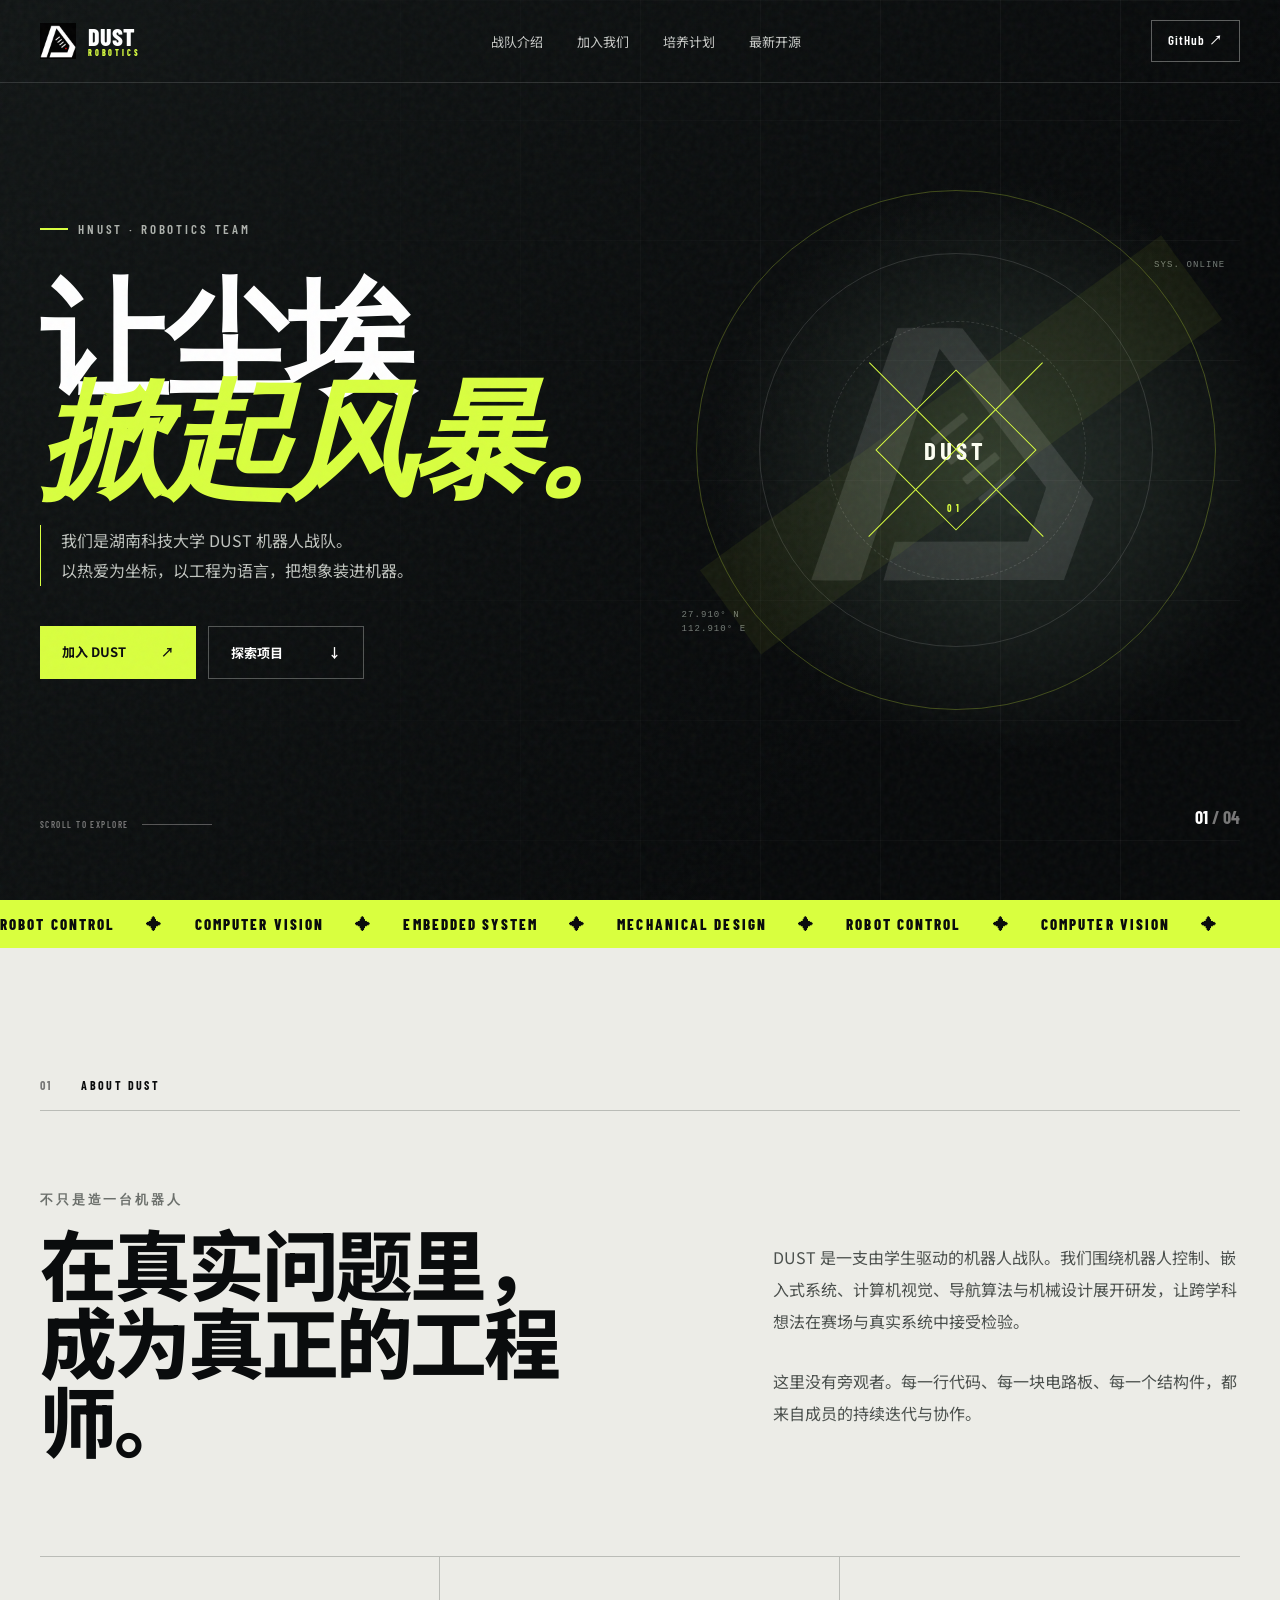
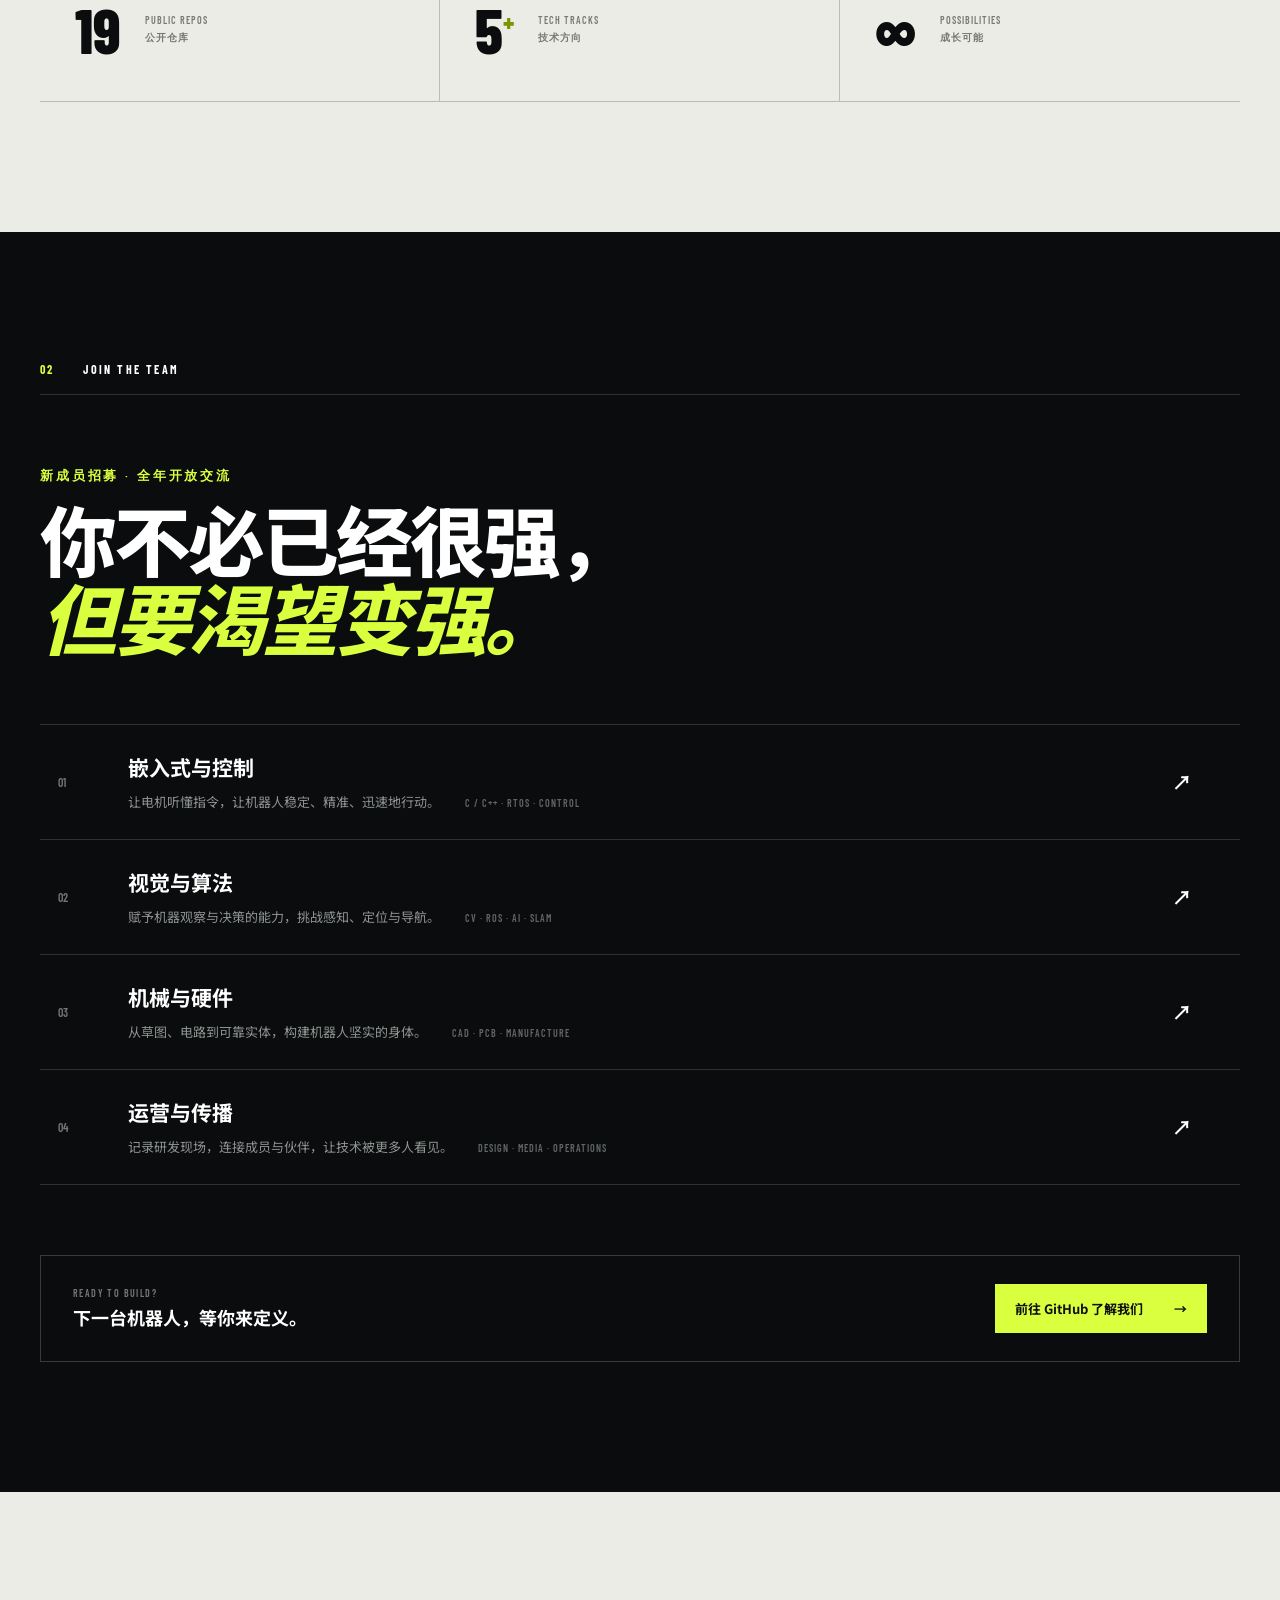
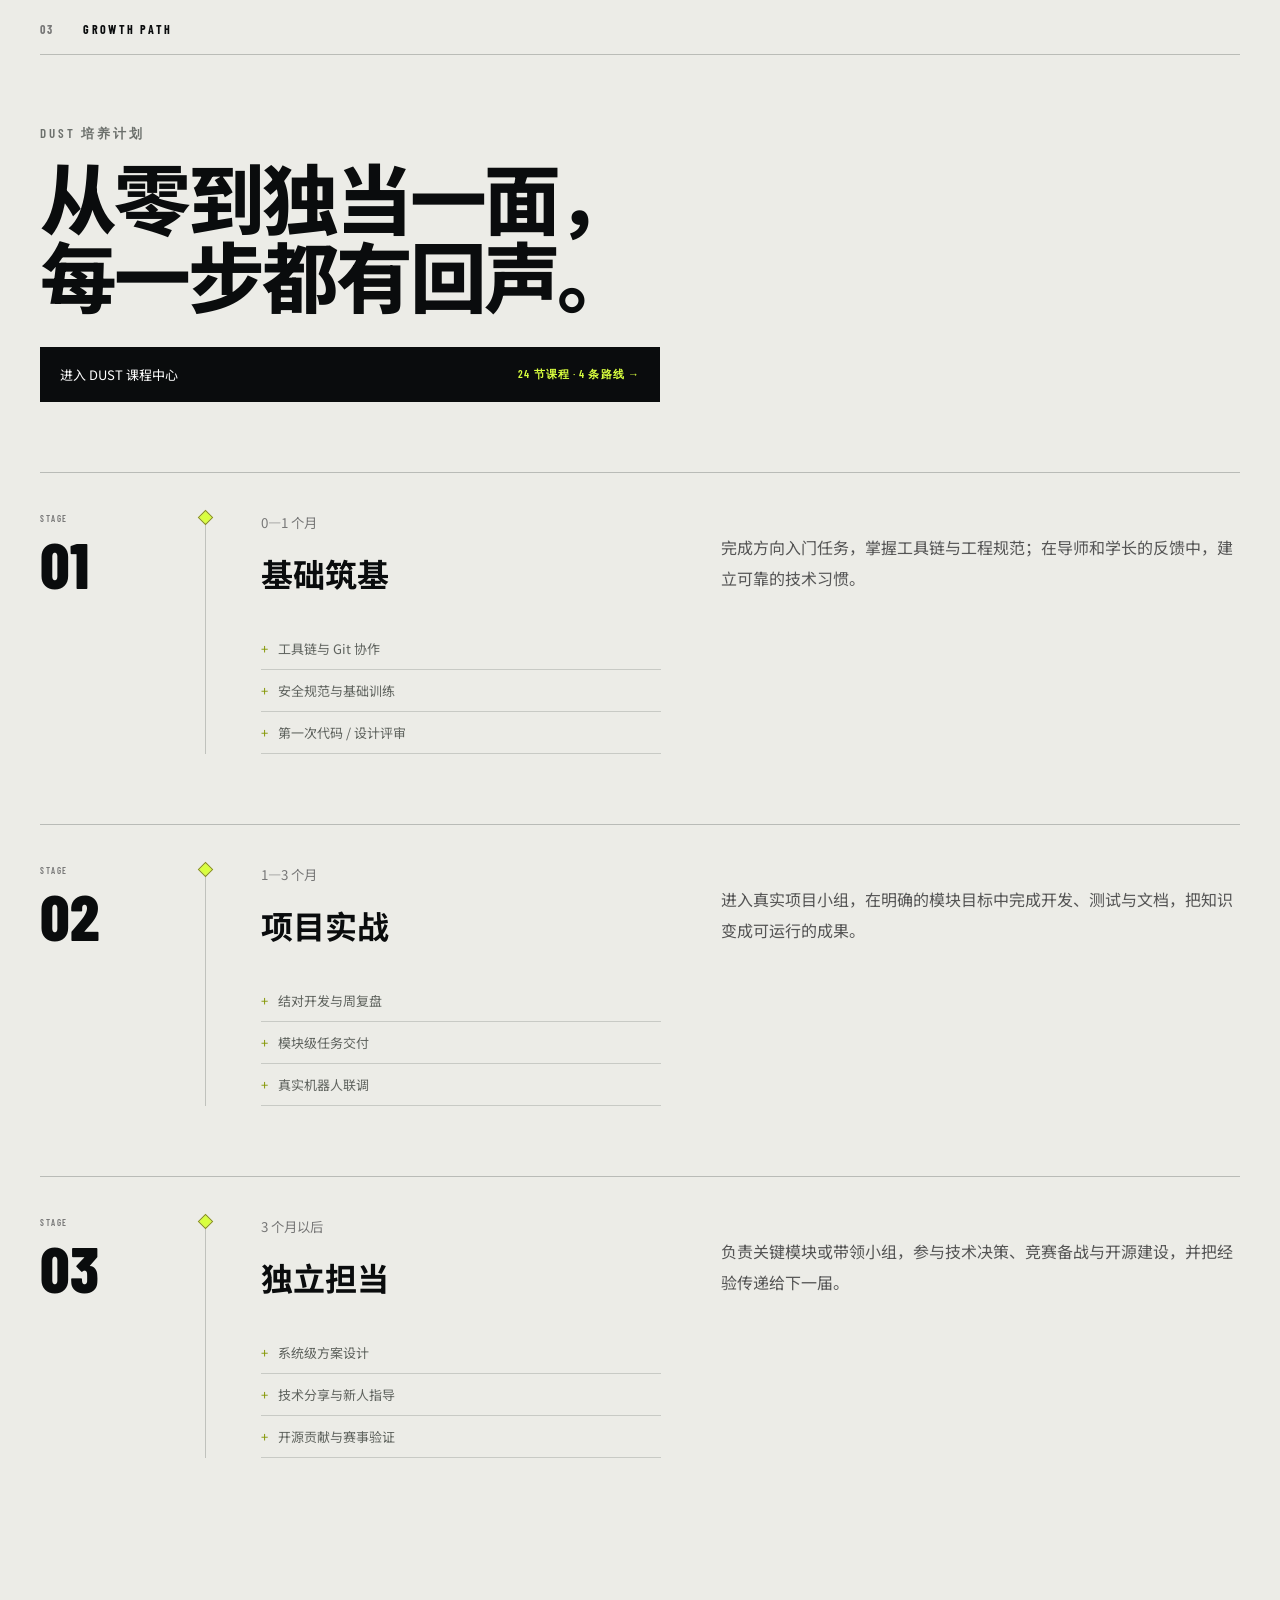
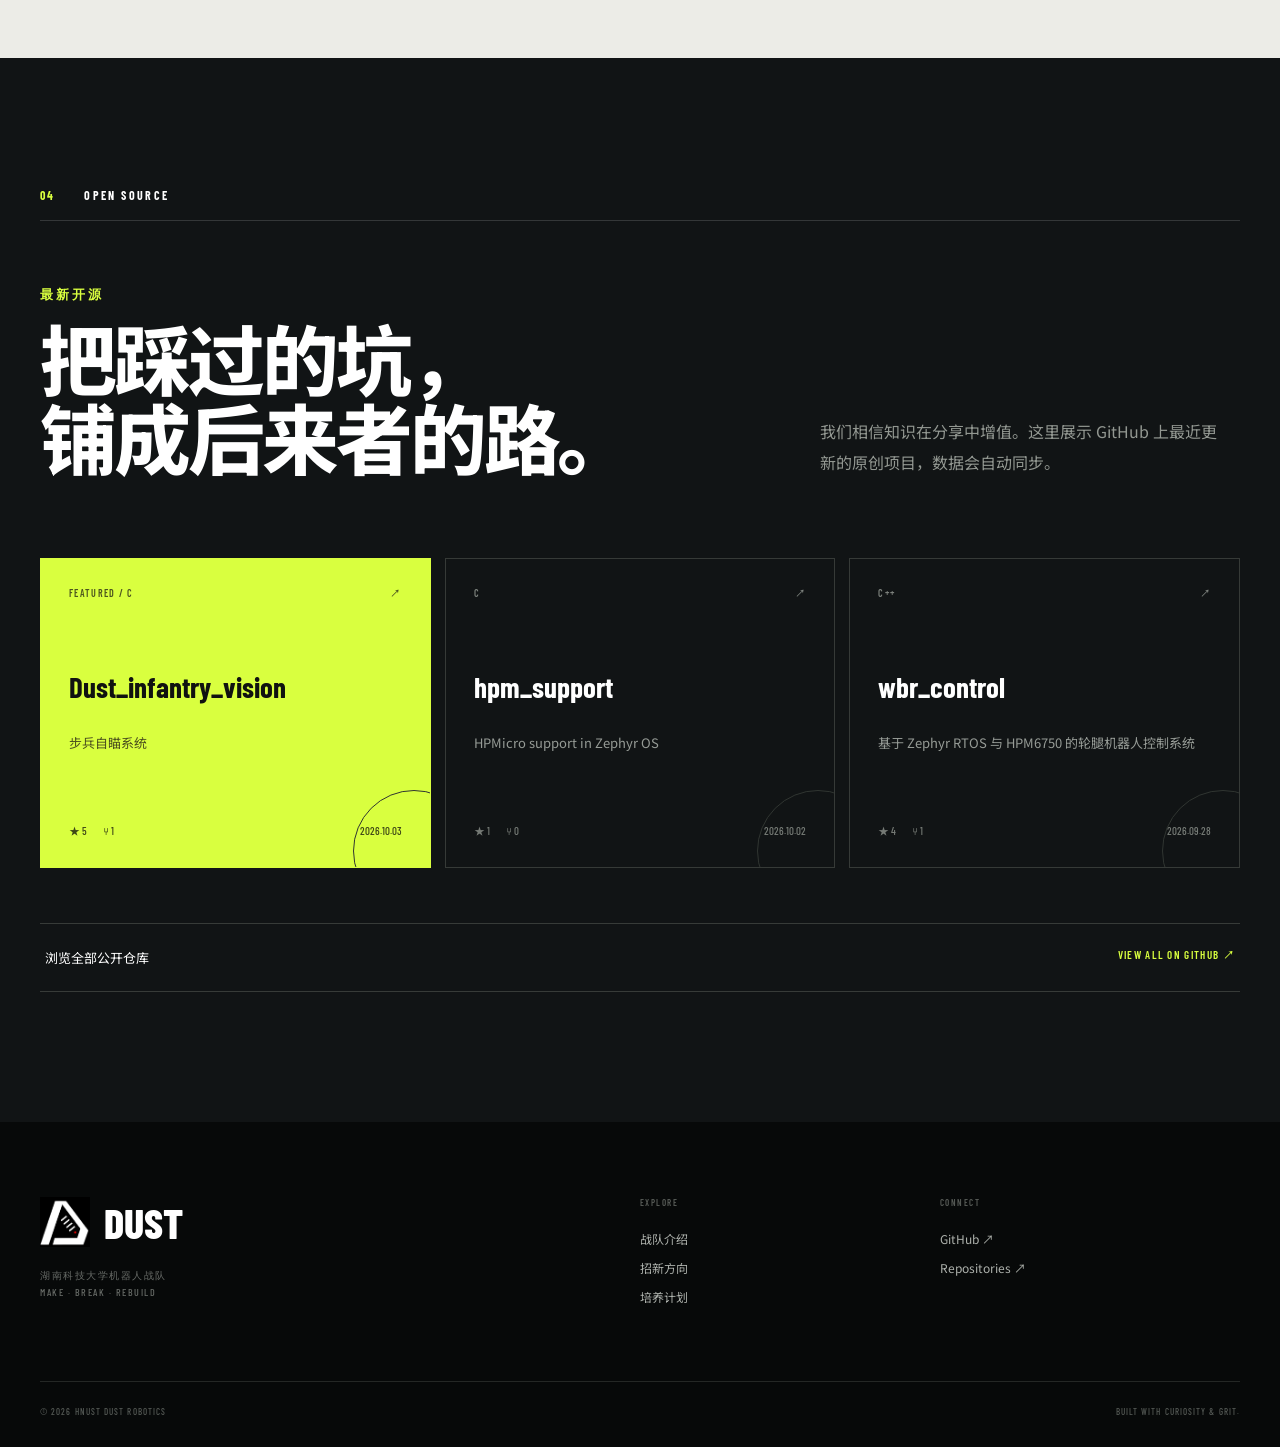
==== commit 167d0f0b: "Integrate official DUST team logo" ====
--- a/index.html
+++ b/index.html
@@ -14,7 +14,7 @@
   <header class="nav-wrap">
     <nav class="nav container" aria-label="主导航">
       <a class="brand" href="#top" aria-label="DUST 首页">
-        <span class="brand-mark"><i></i><i></i><i></i></span>
+        <img class="brand-logo" src="assets/dust-logo.png" alt="" />
         <span>DUST<small>ROBOTICS</small></span>
       </a>
       <button class="menu-button" aria-expanded="false" aria-controls="nav-links"><span></span><span></span></button>
@@ -40,6 +40,7 @@
         </div>
       </div>
       <div class="hero-visual reveal" aria-label="DUST 工程坐标视觉">
+        <img class="hero-logo" src="assets/dust-logo.png" alt="DUST 战队标志" />
         <div class="orbit orbit-a"></div><div class="orbit orbit-b"></div>
         <div class="crosshair"><span>DUST</span><b>01</b></div>
         <div class="telemetry t-one">SYS. ONLINE</div>
@@ -125,7 +126,7 @@
 
   <footer>
     <div class="container footer-grid">
-      <div class="footer-brand"><span class="brand-mark"><i></i><i></i><i></i></span><strong>DUST</strong><p>湖南科技大学机器人战队<br>MAKE · BREAK · REBUILD</p></div>
+      <div class="footer-brand"><img class="footer-logo" src="assets/dust-logo.png" alt="DUST 战队标志" /><strong>DUST</strong><p>湖南科技大学机器人战队<br>MAKE · BREAK · REBUILD</p></div>
       <div><span class="footer-label">EXPLORE</span><a href="#about">战队介绍</a><a href="#recruit">招新方向</a><a href="#growth">培养计划</a></div>
       <div><span class="footer-label">CONNECT</span><a href="https://github.com/HNUST-Dust" target="_blank" rel="noreferrer">GitHub ↗</a><a href="https://github.com/orgs/HNUST-Dust/repositories" target="_blank" rel="noreferrer">Repositories ↗</a></div>
     </div>
--- a/styles.css
+++ b/styles.css
@@ -5,4 +5,5 @@
 @media(max-width:800px){.container{width:min(100% - 30px,var(--max))}.nav{height:68px}.nav-links{position:fixed;inset:68px 0 auto;background:#0a0c0d;padding:30px;flex-direction:column;transform:translateY(-130%);transition:.3s;z-index:-1}.nav-links.open{transform:none}.nav-github{display:none}.menu-button{display:flex;margin-left:auto;flex-direction:column;gap:7px}.menu-button span{width:25px;height:1px;background:#fff}.hero{min-height:760px}.hero h1{font-size:76px}.hero-visual{width:370px;right:-160px;opacity:.55}.hero-copy{padding-top:70px}.scroll-note{display:none}.about-grid,.open-head{grid-template-columns:1fr;gap:20px}.section{padding:90px 0}.about-grid{padding:60px 0}.about-copy{padding-top:0}.stats{grid-template-columns:1fr}.stats div{border-right:0;border-bottom:1px solid #babcb7}.tracks article{grid-template-columns:45px 1fr 20px}.tracks small{display:block;margin:8px 0 0}.tracks p{display:block}.join-bar{align-items:flex-start;gap:25px;flex-direction:column}.timeline article{grid-template-columns:70px 1px 1fr;gap:20px}.timeline article>div:last-child{grid-template-columns:1fr}.timeline p{margin-top:20px}.repo-grid{grid-template-columns:1fr}.footer-grid{grid-template-columns:1fr 1fr;gap:50px}.footer-brand{grid-column:1/-1}.copyright{gap:20px}.about h2,.growth h2,.recruit h2,.opensource h2{font-size:46px}}
 @media(prefers-reduced-motion:reduce){html{scroll-behavior:auto}.reveal{opacity:1;transform:none;transition:none}.orbit-b,.ticker div{animation:none}}
 .course-entry{display:flex;justify-content:space-between;align-items:center;max-width:620px;margin-top:32px;padding:18px 20px;background:var(--ink);color:white;font-size:13px;transition:.2s}.course-entry b{color:var(--acid);font:600 11px "Barlow Condensed";letter-spacing:.1em}.course-entry:hover{background:#202524;transform:translateX(5px)}
+.brand-logo{width:36px;height:36px;object-fit:cover;object-position:center}.hero-logo{position:absolute;z-index:-1;width:64%;height:64%;inset:18%;object-fit:contain;opacity:.11;filter:grayscale(1);mix-blend-mode:screen}.footer-logo{width:50px;height:50px;object-fit:cover;object-position:center}.footer-brand{grid-template-columns:52px 1fr}
 @media(max-width:800px){.course-entry{align-items:flex-start;gap:8px;flex-direction:column}}
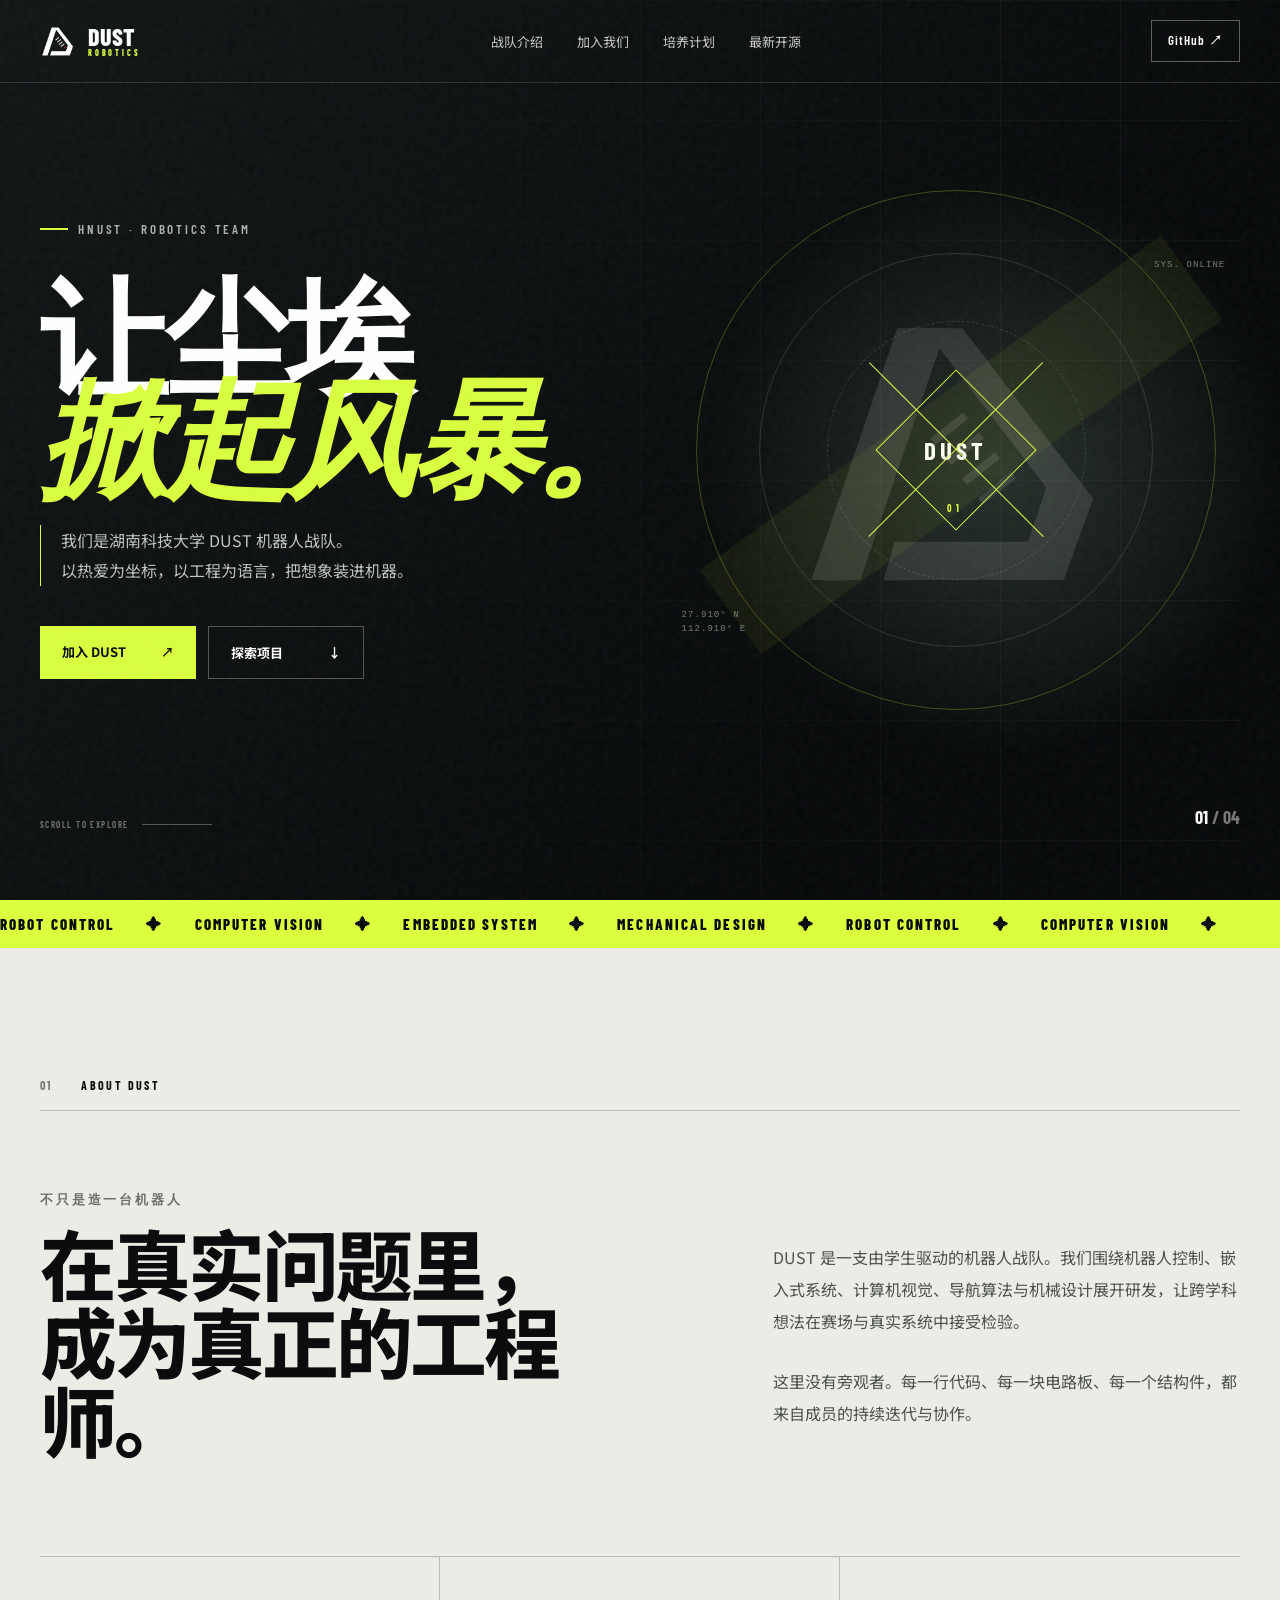
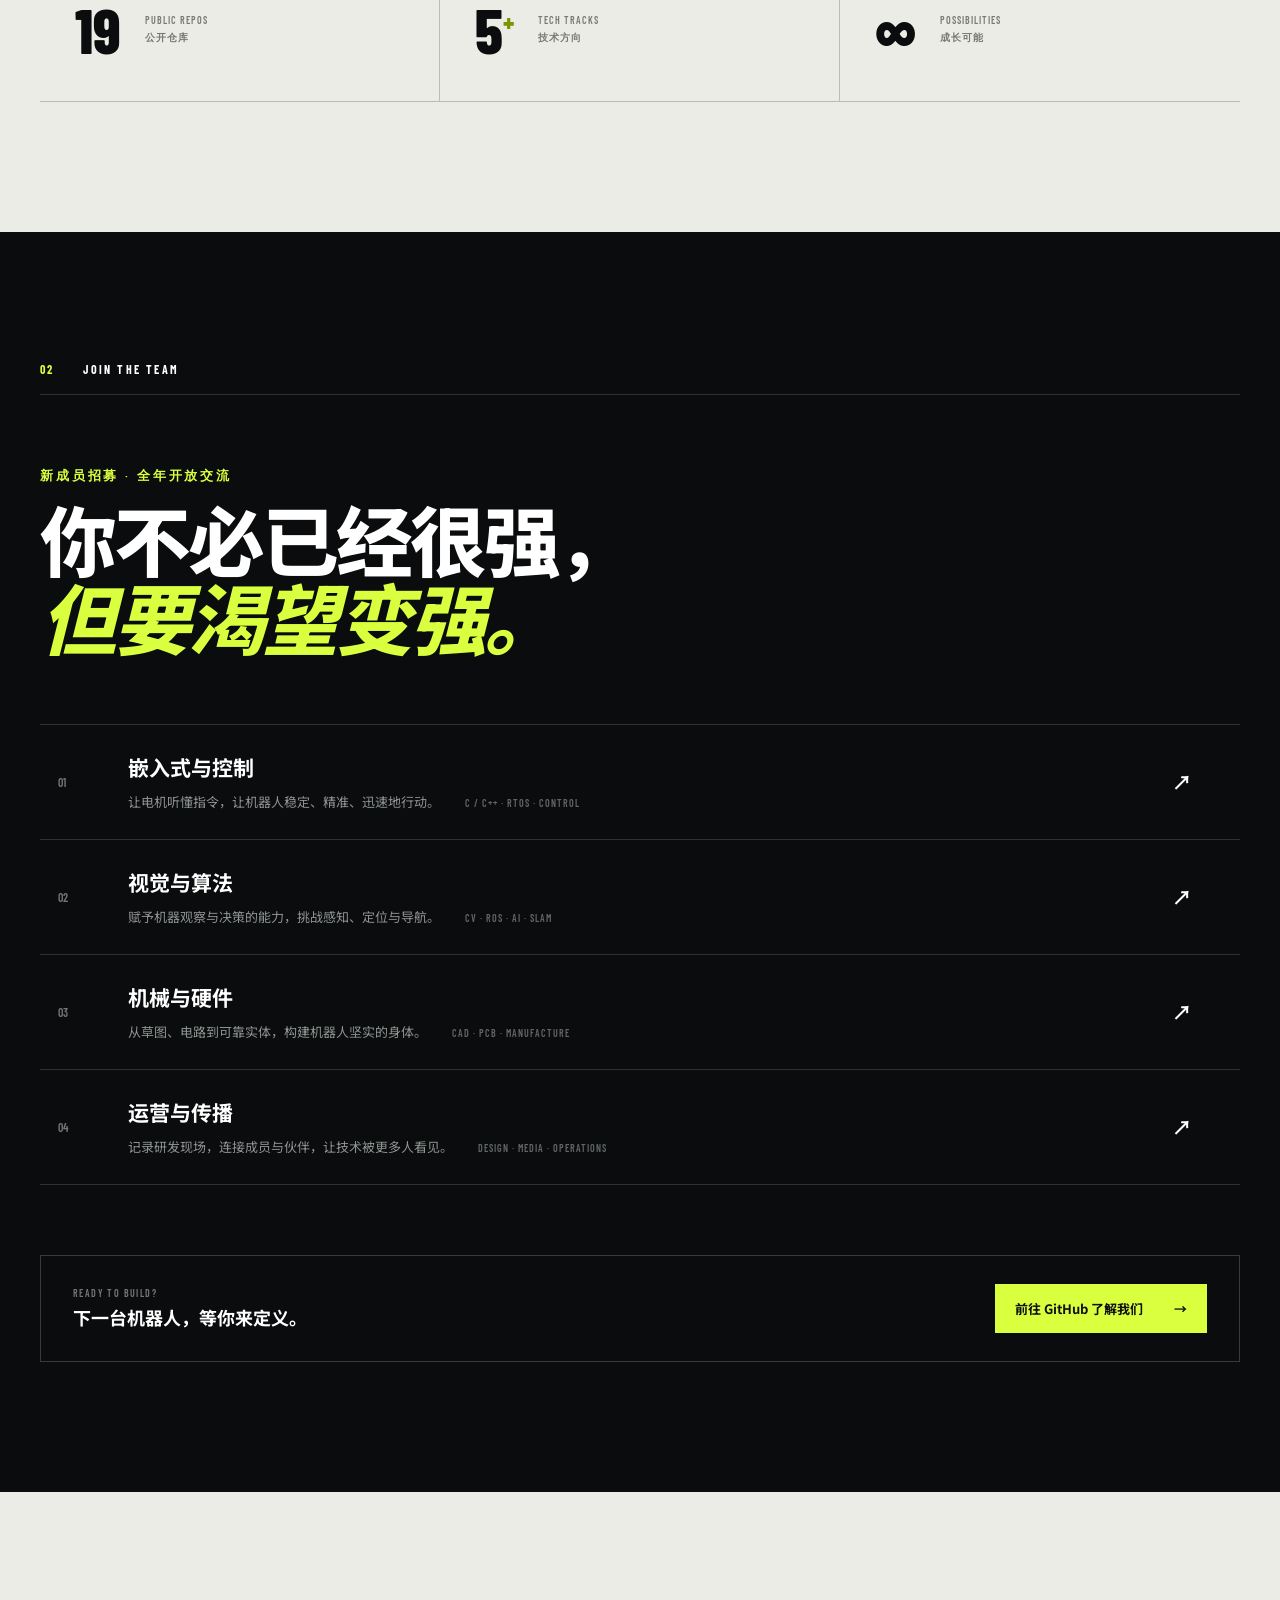
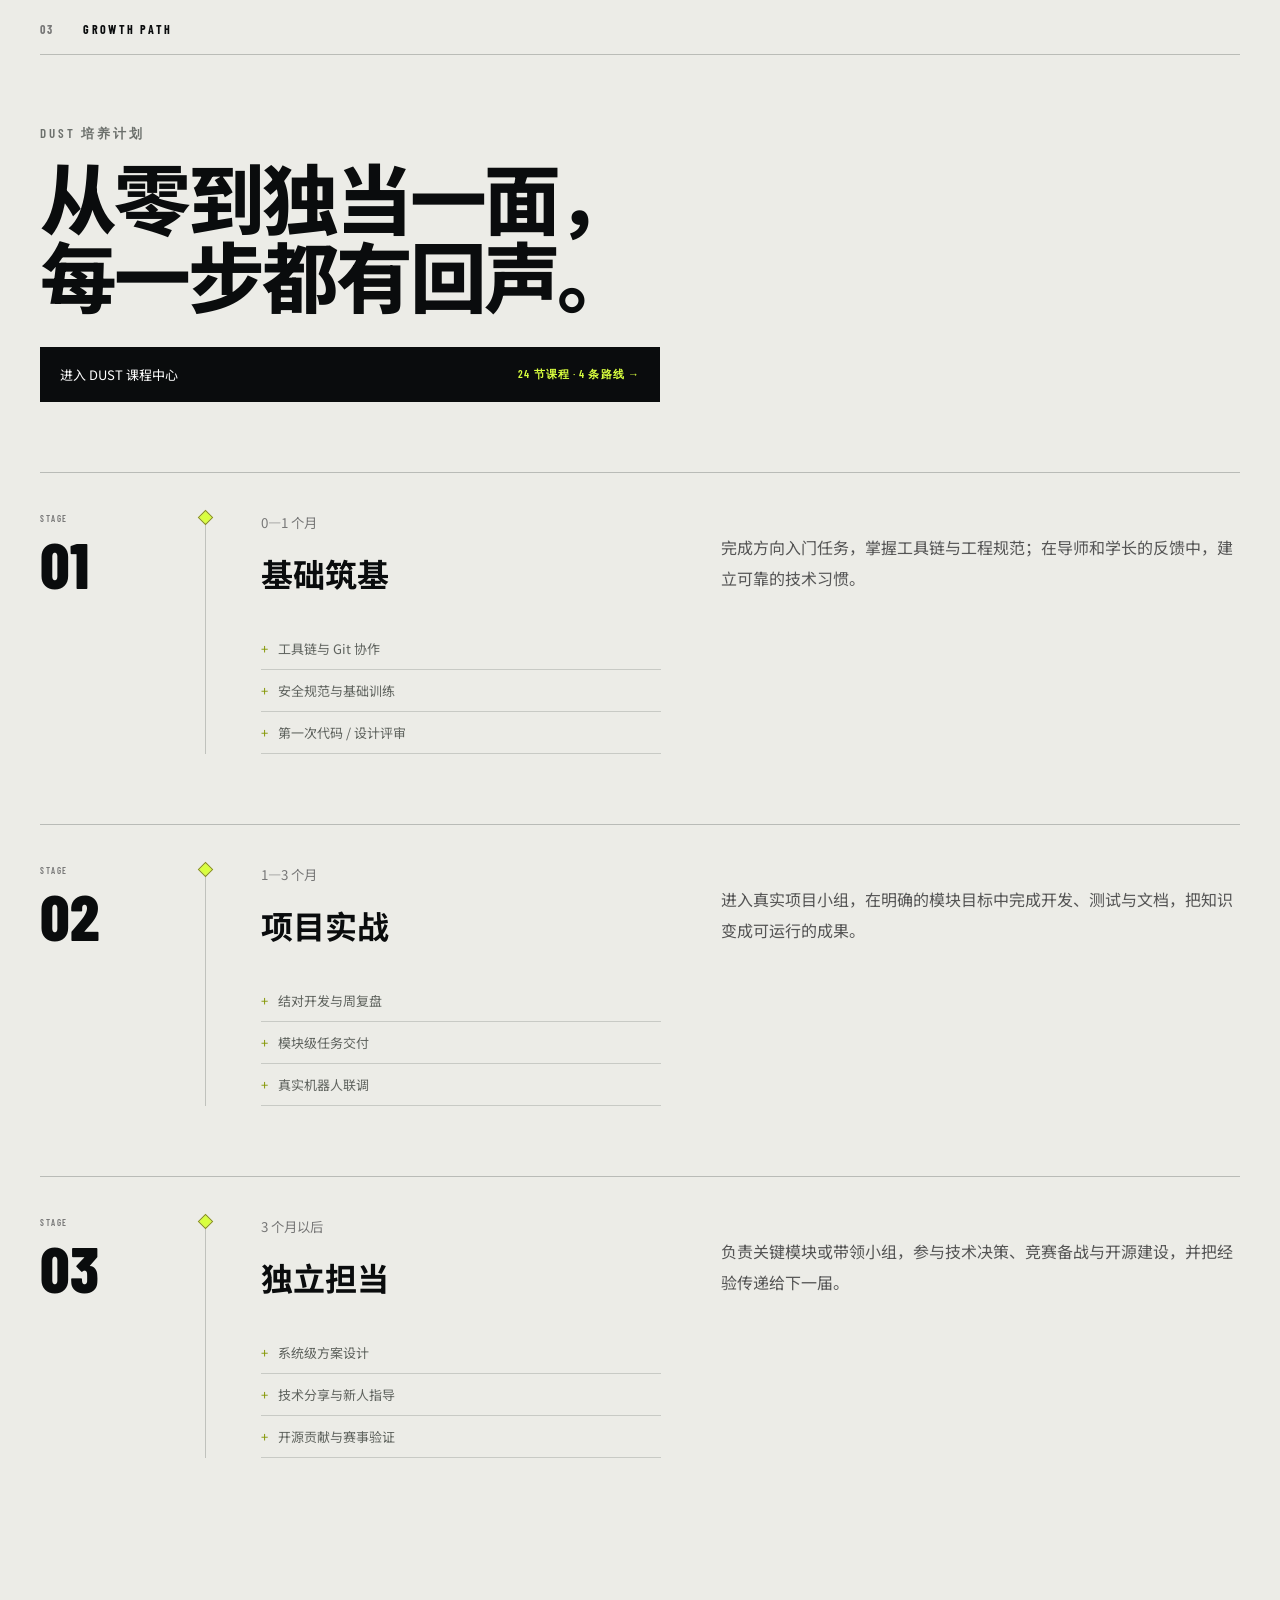
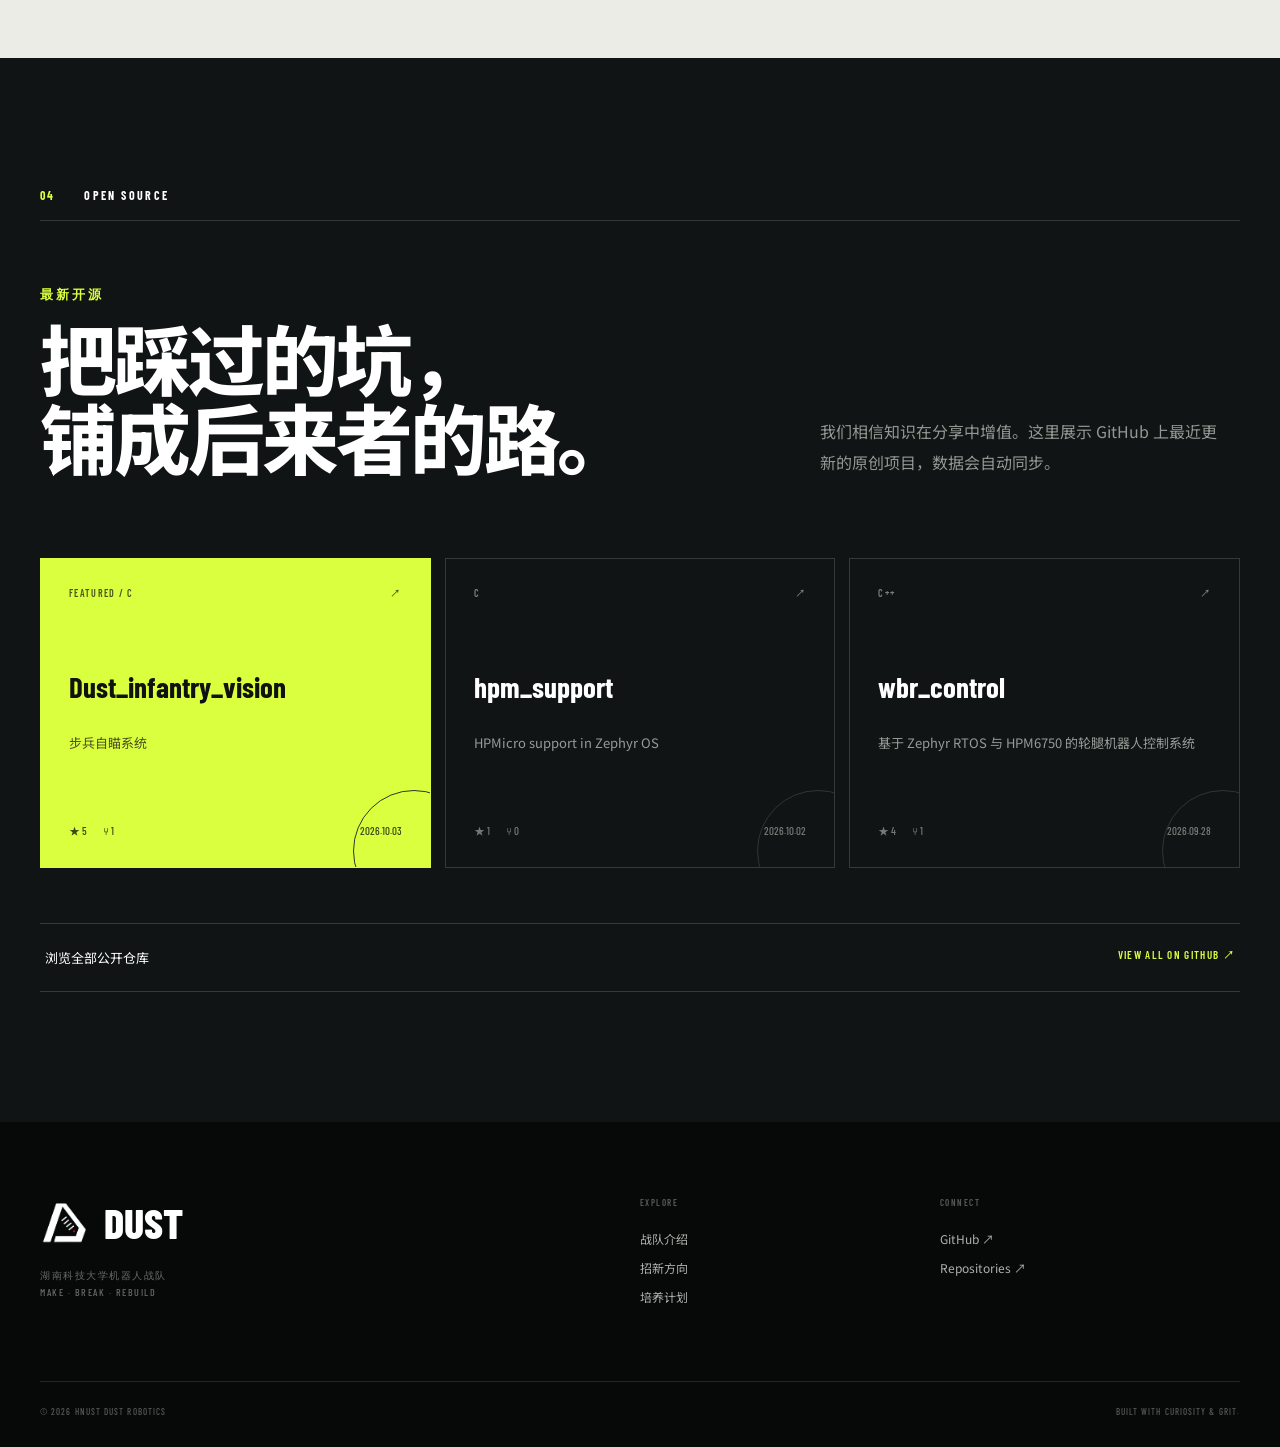
==== commit 53f95cfa: "Use transparent DUST logo asset" ====
--- a/index.html
+++ b/index.html
@@ -14,7 +14,7 @@
   <header class="nav-wrap">
     <nav class="nav container" aria-label="主导航">
       <a class="brand" href="#top" aria-label="DUST 首页">
-        <img class="brand-logo" src="assets/dust-logo.png" alt="" />
+        <img class="brand-logo" src="assets/dust-logo-transparent.png" alt="" />
         <span>DUST<small>ROBOTICS</small></span>
       </a>
       <button class="menu-button" aria-expanded="false" aria-controls="nav-links"><span></span><span></span></button>
@@ -40,7 +40,7 @@
         </div>
       </div>
       <div class="hero-visual reveal" aria-label="DUST 工程坐标视觉">
-        <img class="hero-logo" src="assets/dust-logo.png" alt="DUST 战队标志" />
+        <img class="hero-logo" src="assets/dust-logo-transparent.png" alt="DUST 战队标志" />
         <div class="orbit orbit-a"></div><div class="orbit orbit-b"></div>
         <div class="crosshair"><span>DUST</span><b>01</b></div>
         <div class="telemetry t-one">SYS. ONLINE</div>
@@ -126,7 +126,7 @@
 
   <footer>
     <div class="container footer-grid">
-      <div class="footer-brand"><img class="footer-logo" src="assets/dust-logo.png" alt="DUST 战队标志" /><strong>DUST</strong><p>湖南科技大学机器人战队<br>MAKE · BREAK · REBUILD</p></div>
+      <div class="footer-brand"><img class="footer-logo" src="assets/dust-logo-transparent.png" alt="DUST 战队标志" /><strong>DUST</strong><p>湖南科技大学机器人战队<br>MAKE · BREAK · REBUILD</p></div>
       <div><span class="footer-label">EXPLORE</span><a href="#about">战队介绍</a><a href="#recruit">招新方向</a><a href="#growth">培养计划</a></div>
       <div><span class="footer-label">CONNECT</span><a href="https://github.com/HNUST-Dust" target="_blank" rel="noreferrer">GitHub ↗</a><a href="https://github.com/orgs/HNUST-Dust/repositories" target="_blank" rel="noreferrer">Repositories ↗</a></div>
     </div>
--- a/styles.css
+++ b/styles.css
@@ -5,5 +5,5 @@
 @media(max-width:800px){.container{width:min(100% - 30px,var(--max))}.nav{height:68px}.nav-links{position:fixed;inset:68px 0 auto;background:#0a0c0d;padding:30px;flex-direction:column;transform:translateY(-130%);transition:.3s;z-index:-1}.nav-links.open{transform:none}.nav-github{display:none}.menu-button{display:flex;margin-left:auto;flex-direction:column;gap:7px}.menu-button span{width:25px;height:1px;background:#fff}.hero{min-height:760px}.hero h1{font-size:76px}.hero-visual{width:370px;right:-160px;opacity:.55}.hero-copy{padding-top:70px}.scroll-note{display:none}.about-grid,.open-head{grid-template-columns:1fr;gap:20px}.section{padding:90px 0}.about-grid{padding:60px 0}.about-copy{padding-top:0}.stats{grid-template-columns:1fr}.stats div{border-right:0;border-bottom:1px solid #babcb7}.tracks article{grid-template-columns:45px 1fr 20px}.tracks small{display:block;margin:8px 0 0}.tracks p{display:block}.join-bar{align-items:flex-start;gap:25px;flex-direction:column}.timeline article{grid-template-columns:70px 1px 1fr;gap:20px}.timeline article>div:last-child{grid-template-columns:1fr}.timeline p{margin-top:20px}.repo-grid{grid-template-columns:1fr}.footer-grid{grid-template-columns:1fr 1fr;gap:50px}.footer-brand{grid-column:1/-1}.copyright{gap:20px}.about h2,.growth h2,.recruit h2,.opensource h2{font-size:46px}}
 @media(prefers-reduced-motion:reduce){html{scroll-behavior:auto}.reveal{opacity:1;transform:none;transition:none}.orbit-b,.ticker div{animation:none}}
 .course-entry{display:flex;justify-content:space-between;align-items:center;max-width:620px;margin-top:32px;padding:18px 20px;background:var(--ink);color:white;font-size:13px;transition:.2s}.course-entry b{color:var(--acid);font:600 11px "Barlow Condensed";letter-spacing:.1em}.course-entry:hover{background:#202524;transform:translateX(5px)}
-.brand-logo{width:36px;height:36px;object-fit:cover;object-position:center}.hero-logo{position:absolute;z-index:-1;width:64%;height:64%;inset:18%;object-fit:contain;opacity:.11;filter:grayscale(1);mix-blend-mode:screen}.footer-logo{width:50px;height:50px;object-fit:cover;object-position:center}.footer-brand{grid-template-columns:52px 1fr}
+.brand-logo{width:36px;height:36px;object-fit:contain}.hero-logo{position:absolute;z-index:-1;width:64%;height:64%;inset:18%;object-fit:contain;opacity:.11;filter:grayscale(1)}.footer-logo{width:50px;height:50px;object-fit:contain}.footer-brand{grid-template-columns:52px 1fr}
 @media(max-width:800px){.course-entry{align-items:flex-start;gap:8px;flex-direction:column}}
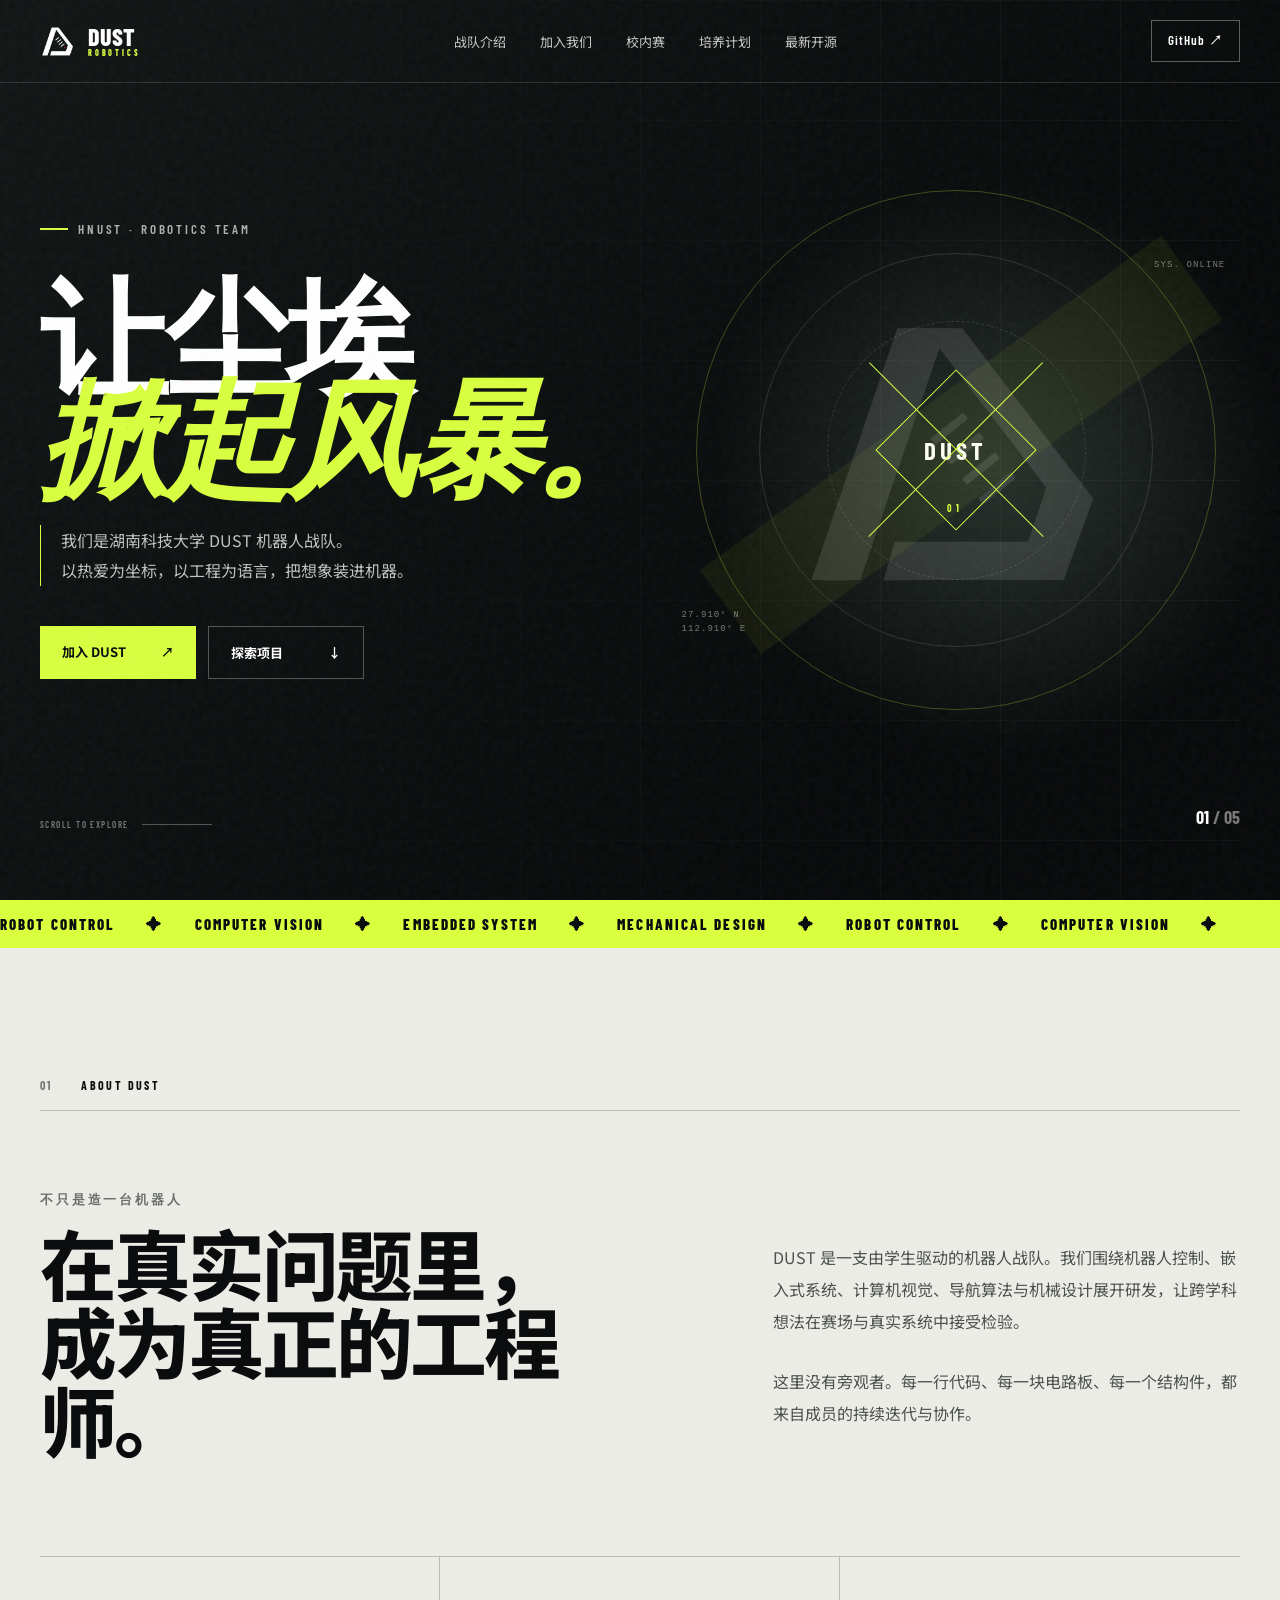
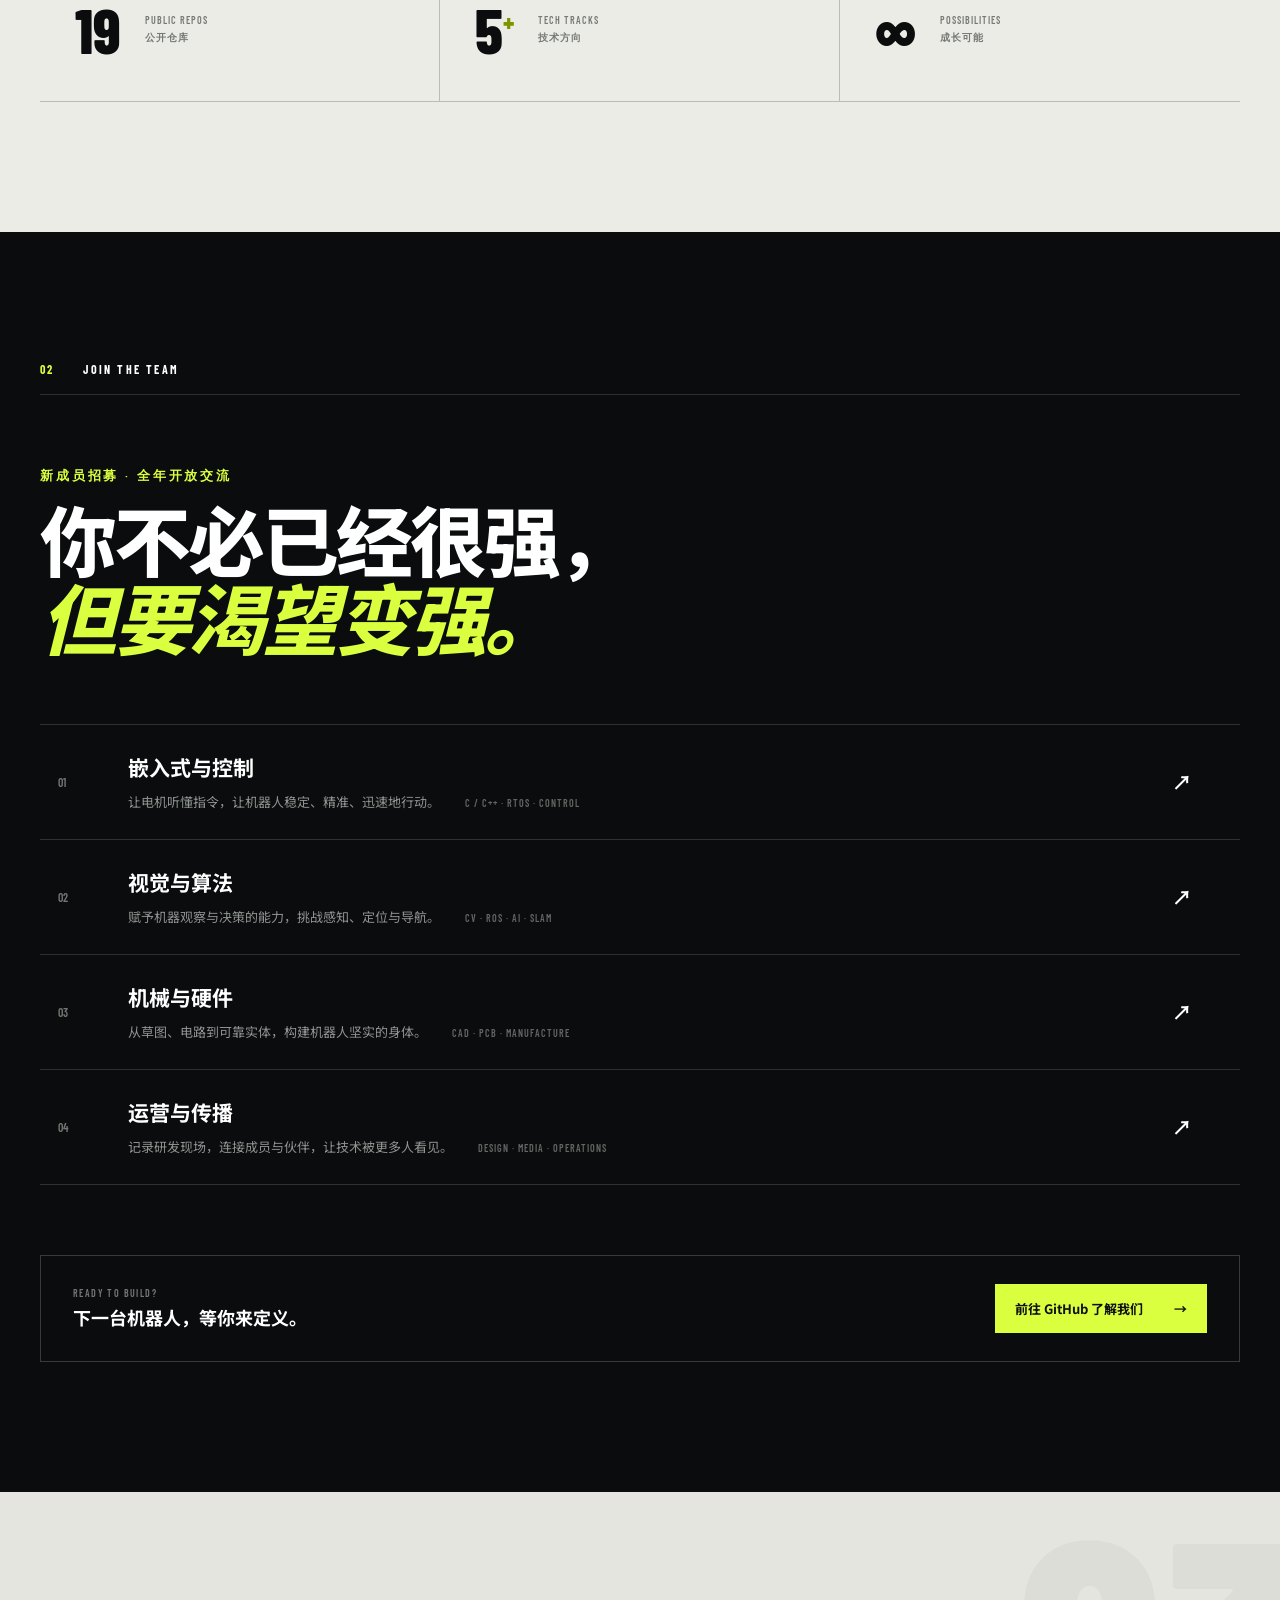
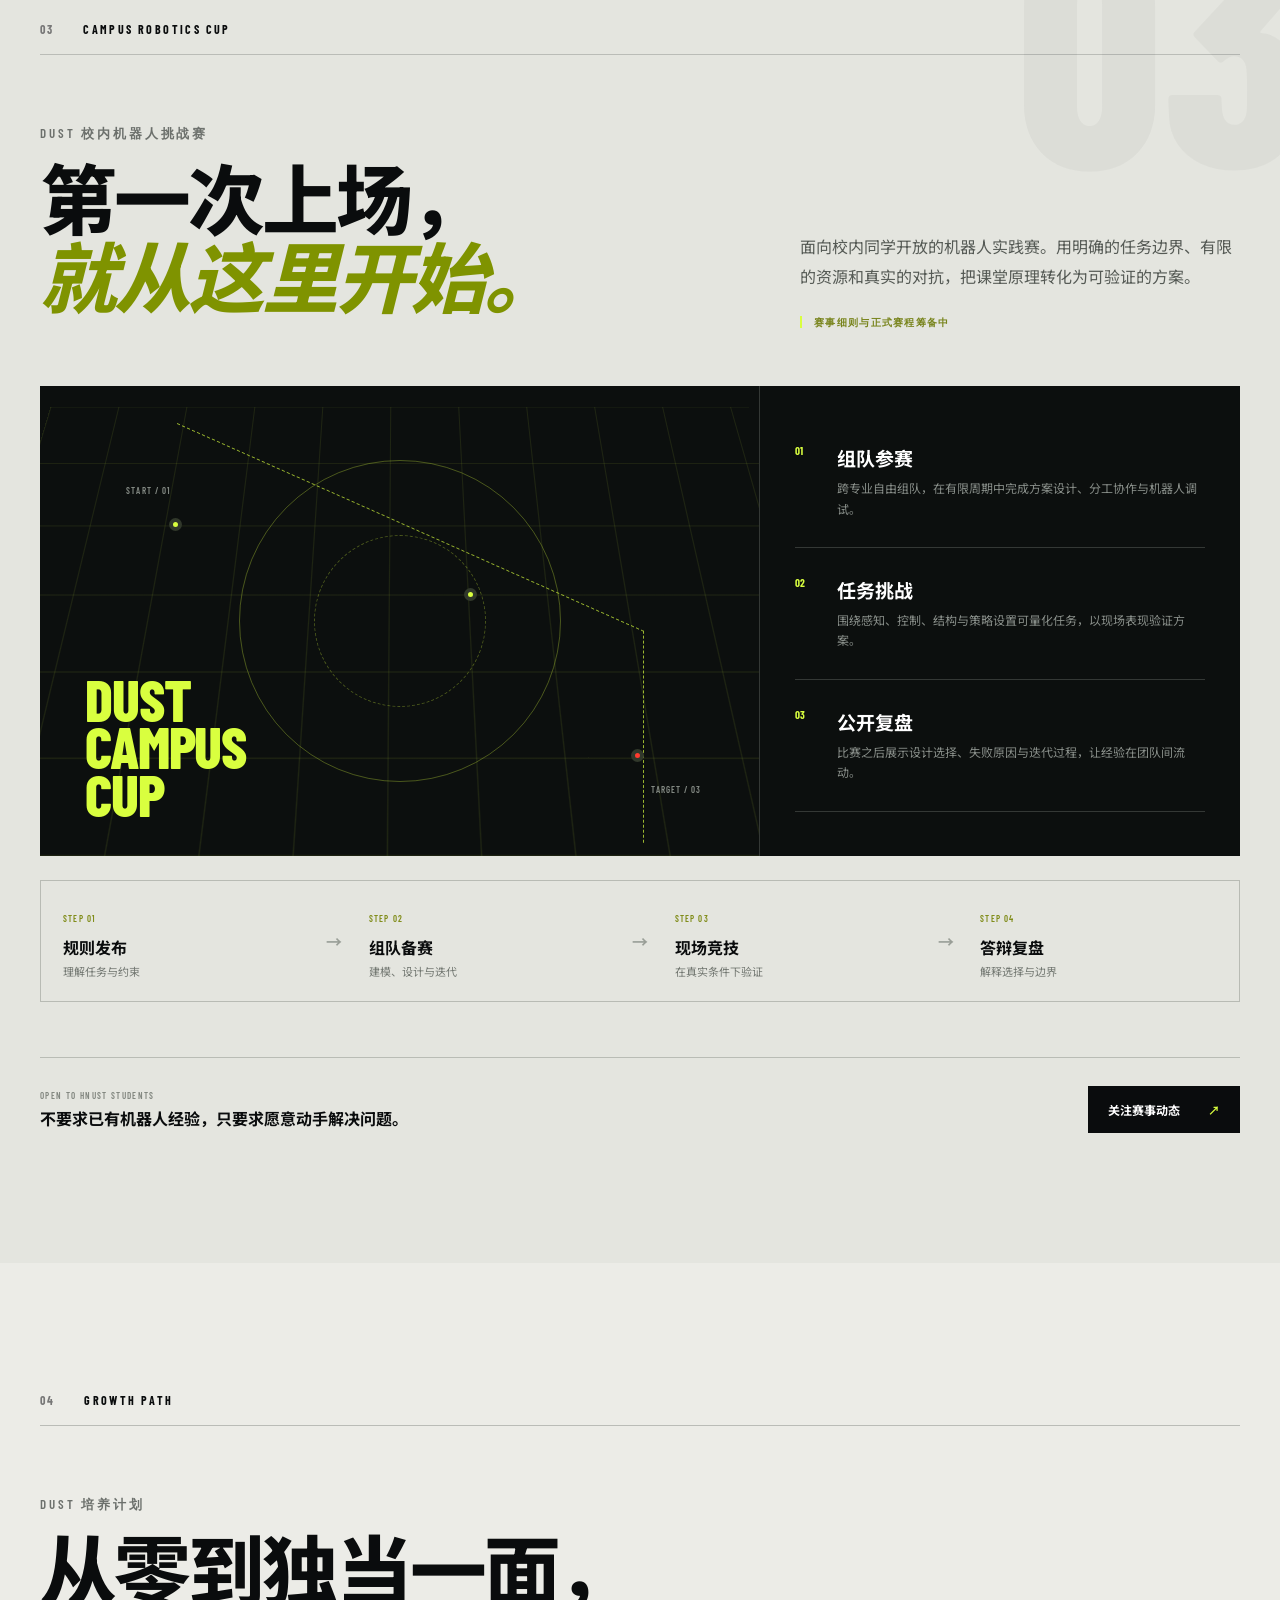
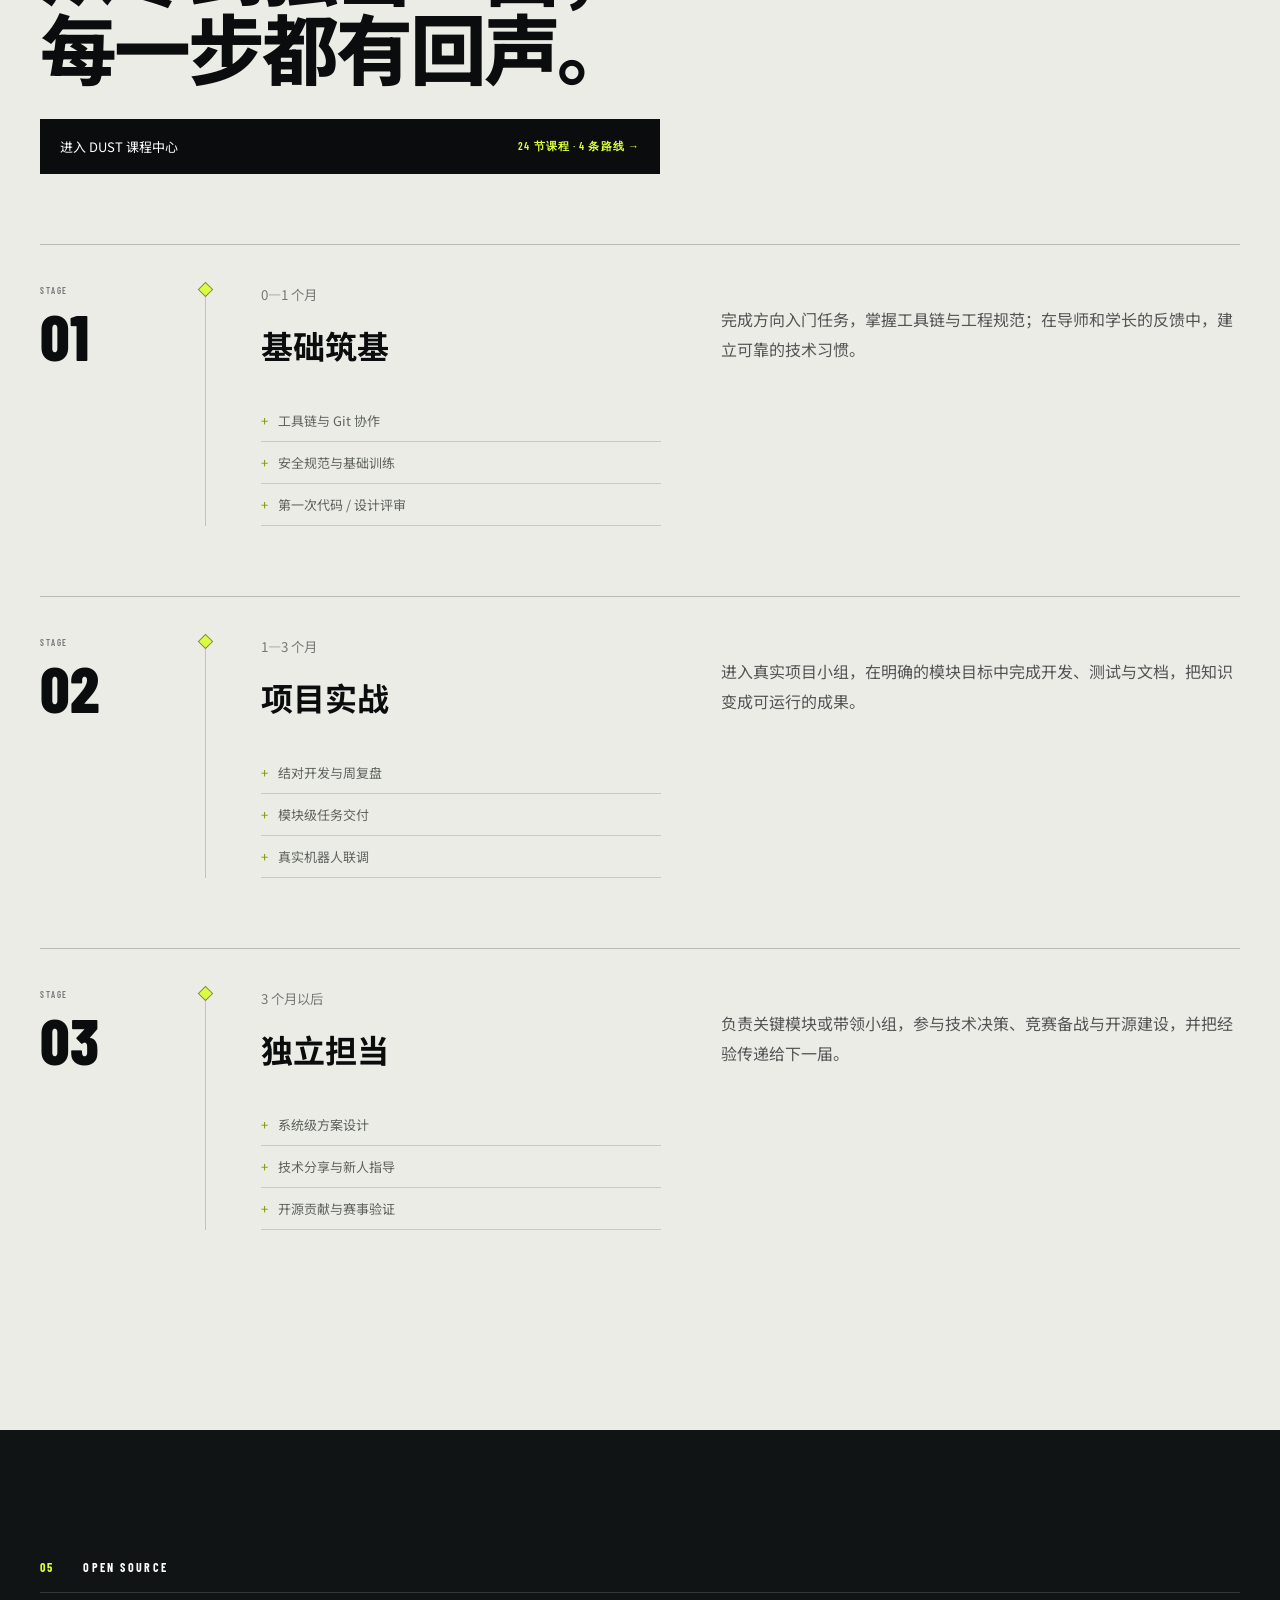
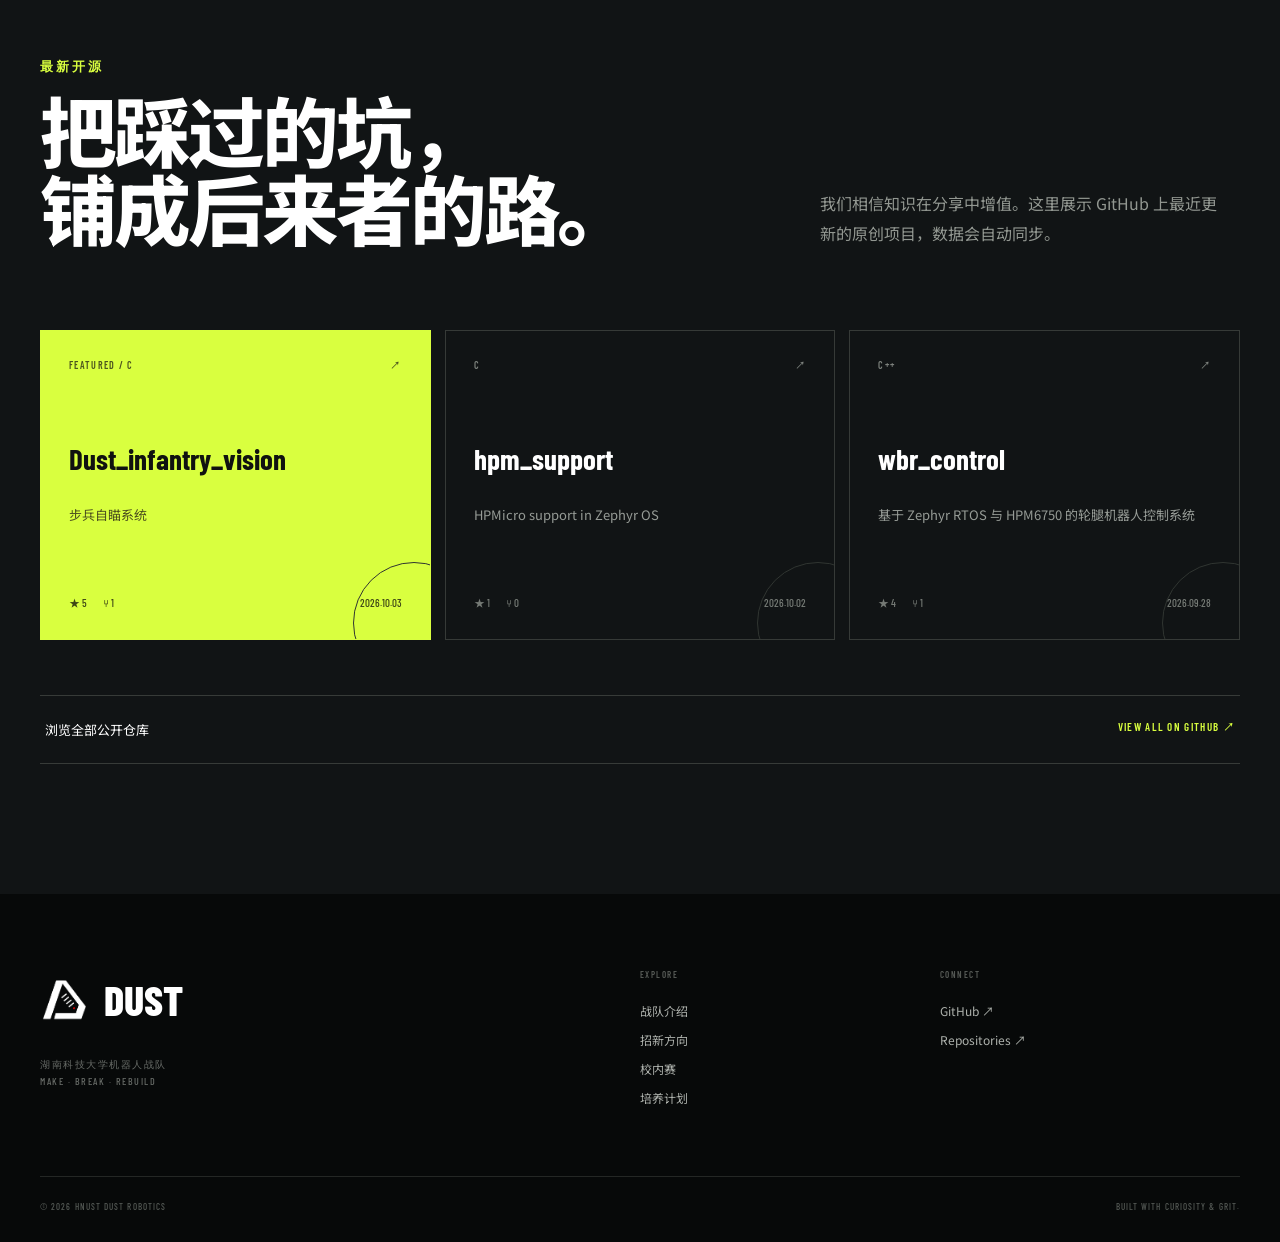
==== commit 84bd6613: "Add campus robotics competition section" ====
--- a/index.html
+++ b/index.html
@@ -21,6 +21,7 @@
       <div class="nav-links" id="nav-links">
         <a href="#about">战队介绍</a>
         <a href="#recruit">加入我们</a>
+        <a href="#campus-cup">校内赛</a>
         <a href="#growth">培养计划</a>
         <a href="#opensource">最新开源</a>
       </div>
@@ -47,7 +48,7 @@
         <div class="telemetry t-two">27.910° N<br>112.910° E</div>
         <div class="slash"></div>
       </div>
-      <div class="hero-index">01 <span>/ 04</span></div>
+      <div class="hero-index">01 <span>/ 05</span></div>
       <div class="scroll-note">SCROLL TO EXPLORE <i></i></div>
     </section>
 
@@ -94,8 +95,42 @@
       </div>
     </section>
 
+    <section class="campus-cup section" id="campus-cup">
+      <div class="container">
+        <div class="section-label reveal"><span>03</span> CAMPUS ROBOTICS CUP</div>
+        <div class="cup-head">
+          <div class="reveal">
+            <p class="kicker">DUST 校内机器人挑战赛</p>
+            <h2>第一次上场，<br><em>就从这里开始。</em></h2>
+          </div>
+          <div class="cup-intro reveal">
+            <p>面向校内同学开放的机器人实践赛。用明确的任务边界、有限的资源和真实的对抗，把课堂原理转化为可验证的方案。</p>
+            <span>赛事细则与正式赛程筹备中</span>
+          </div>
+        </div>
+        <div class="cup-arena reveal">
+          <div class="arena-visual" aria-hidden="true">
+            <div class="arena-grid"></div><i class="node n1"></i><i class="node n2"></i><i class="node n3"></i><i class="route"></i>
+            <span class="arena-tag a1">START / 01</span><span class="arena-tag a2">TARGET / 03</span><strong>DUST<br>CAMPUS<br>CUP</strong>
+          </div>
+          <div class="cup-features">
+            <article><span>01</span><h3>组队参赛</h3><p>跨专业自由组队，在有限周期中完成方案设计、分工协作与机器人调试。</p></article>
+            <article><span>02</span><h3>任务挑战</h3><p>围绕感知、控制、结构与策略设置可量化任务，以现场表现验证方案。</p></article>
+            <article><span>03</span><h3>公开复盘</h3><p>比赛之后展示设计选择、失败原因与迭代过程，让经验在团队间流动。</p></article>
+          </div>
+        </div>
+        <div class="cup-flow reveal">
+          <div><small>STEP 01</small><strong>规则发布</strong><span>理解任务与约束</span></div><b>→</b>
+          <div><small>STEP 02</small><strong>组队备赛</strong><span>建模、设计与迭代</span></div><b>→</b>
+          <div><small>STEP 03</small><strong>现场竞技</strong><span>在真实条件下验证</span></div><b>→</b>
+          <div><small>STEP 04</small><strong>答辩复盘</strong><span>解释选择与边界</span></div>
+        </div>
+        <div class="cup-cta reveal"><div><span>OPEN TO HNUST STUDENTS</span><strong>不要求已有机器人经验，只要求愿意动手解决问题。</strong></div><a href="https://github.com/HNUST-Dust" target="_blank" rel="noreferrer">关注赛事动态 <span>↗</span></a></div>
+      </div>
+    </section>
+
     <section class="growth section container" id="growth">
-      <div class="section-label reveal"><span>03</span> GROWTH PATH</div>
+      <div class="section-label reveal"><span>04</span> GROWTH PATH</div>
       <div class="growth-head reveal">
         <p class="kicker">DUST 培养计划</p><h2>从零到独当一面，<br>每一步都有回声。</h2>
         <a class="course-entry" href="course.html"><span>进入 DUST 课程中心</span><b>24 节课程 · 4 条路线 →</b></a>
@@ -109,7 +144,7 @@
 
     <section class="opensource section" id="opensource">
       <div class="container">
-        <div class="section-label light reveal"><span>04</span> OPEN SOURCE</div>
+        <div class="section-label light reveal"><span>05</span> OPEN SOURCE</div>
         <div class="open-head reveal">
           <div><p class="kicker">最新开源</p><h2>把踩过的坑，<br>铺成后来者的路。</h2></div>
           <p>我们相信知识在分享中增值。这里展示 GitHub 上最近更新的原创项目，数据会自动同步。</p>
@@ -127,7 +162,7 @@
   <footer>
     <div class="container footer-grid">
       <div class="footer-brand"><img class="footer-logo" src="assets/dust-logo-transparent.png" alt="DUST 战队标志" /><strong>DUST</strong><p>湖南科技大学机器人战队<br>MAKE · BREAK · REBUILD</p></div>
-      <div><span class="footer-label">EXPLORE</span><a href="#about">战队介绍</a><a href="#recruit">招新方向</a><a href="#growth">培养计划</a></div>
+      <div><span class="footer-label">EXPLORE</span><a href="#about">战队介绍</a><a href="#recruit">招新方向</a><a href="#campus-cup">校内赛</a><a href="#growth">培养计划</a></div>
       <div><span class="footer-label">CONNECT</span><a href="https://github.com/HNUST-Dust" target="_blank" rel="noreferrer">GitHub ↗</a><a href="https://github.com/orgs/HNUST-Dust/repositories" target="_blank" rel="noreferrer">Repositories ↗</a></div>
     </div>
     <div class="container copyright"><span>© <span id="year"></span> HNUST DUST ROBOTICS</span><span>BUILT WITH CURIOSITY &amp; GRIT.</span></div>
--- a/styles.css
+++ b/styles.css
@@ -6,4 +6,6 @@
 @media(prefers-reduced-motion:reduce){html{scroll-behavior:auto}.reveal{opacity:1;transform:none;transition:none}.orbit-b,.ticker div{animation:none}}
 .course-entry{display:flex;justify-content:space-between;align-items:center;max-width:620px;margin-top:32px;padding:18px 20px;background:var(--ink);color:white;font-size:13px;transition:.2s}.course-entry b{color:var(--acid);font:600 11px "Barlow Condensed";letter-spacing:.1em}.course-entry:hover{background:#202524;transform:translateX(5px)}
 .brand-logo{width:36px;height:36px;object-fit:contain}.hero-logo{position:absolute;z-index:-1;width:64%;height:64%;inset:18%;object-fit:contain;opacity:.11;filter:grayscale(1)}.footer-logo{width:50px;height:50px;object-fit:contain}.footer-brand{grid-template-columns:52px 1fr}
+.campus-cup{background:#e4e5df;position:relative;overflow:hidden}.campus-cup:before{content:"03";position:absolute;right:-2vw;top:20px;font:800 320px/.8 "Barlow Condensed";color:rgba(10,12,13,.035)}.cup-head{display:grid;grid-template-columns:1.2fr .8fr;gap:100px;padding:70px 0 55px;align-items:end}.cup-head h2{font:800 clamp(48px,6vw,82px)/1.02 "Barlow Condensed","Noto Sans SC";letter-spacing:-.04em;margin:16px 0}.cup-head h2 em{font-style:italic;color:#7f9300}.cup-intro p{color:#555a55;line-height:1.9}.cup-intro span{font:600 10px "Barlow Condensed";letter-spacing:.13em;color:#78841c;border-left:2px solid var(--acid);padding-left:12px}.cup-arena{display:grid;grid-template-columns:1.2fr .8fr;background:#0c0f0e;color:#fff;min-height:470px}.arena-visual{position:relative;overflow:hidden;min-height:470px;border-right:1px solid #343835}.arena-grid{position:absolute;inset:0;background:linear-gradient(90deg,rgba(217,255,63,.09) 1px,transparent 1px),linear-gradient(rgba(217,255,63,.09) 1px,transparent 1px);background-size:70px 70px;transform:perspective(500px) rotateX(20deg) scale(1.15)}.arena-visual:before,.arena-visual:after{content:"";position:absolute;border:1px solid rgba(217,255,63,.3);border-radius:50%;width:320px;height:320px;left:50%;top:50%;transform:translate(-50%,-50%)}.arena-visual:after{width:170px;height:170px;border-style:dashed}.arena-visual strong{position:absolute;left:45px;bottom:38px;font:800 58px/.82 "Barlow Condensed";color:var(--acid);letter-spacing:-.02em}.node{position:absolute;width:13px;height:13px;background:var(--acid);border:4px solid #31382b;border-radius:50%;z-index:2}.n1{left:18%;top:28%}.n2{left:59%;top:43%}.n3{right:16%;bottom:20%;background:#ff3b2f}.route{position:absolute;left:19%;top:30%;width:65%;height:45%;border-top:1px dashed var(--acid);border-right:1px dashed var(--acid);transform:skewY(24deg);opacity:.7}.arena-tag{position:absolute;color:#858b85;font:600 9px "Barlow Condensed";letter-spacing:.12em}.a1{left:12%;top:21%}.a2{right:8%;bottom:13%}.cup-features{padding:30px 35px}.cup-features article{display:grid;grid-template-columns:42px 1fr;border-bottom:1px solid #343835;padding:28px 0}.cup-features article>span{font:700 11px "Barlow Condensed";color:var(--acid)}.cup-features h3{font-size:19px;margin:0 0 7px}.cup-features p{grid-column:2;color:#888e89;font-size:12px;line-height:1.7;margin:0}.cup-flow{display:grid;grid-template-columns:1fr 25px 1fr 25px 1fr 25px 1fr;border:1px solid #b8bbb4;margin-top:24px}.cup-flow>div{padding:22px}.cup-flow small{font:600 9px "Barlow Condensed";letter-spacing:.13em;color:#7f8b17}.cup-flow strong,.cup-flow span{display:block}.cup-flow strong{font-size:16px;margin:8px 0 4px}.cup-flow span{font-size:11px;color:#737872}.cup-flow>b{display:grid;place-items:center;color:#999e97}.cup-cta{display:flex;align-items:center;justify-content:space-between;margin-top:55px;border-top:1px solid #b9bcb5;padding-top:28px}.cup-cta div{display:flex;flex-direction:column}.cup-cta div span{font:600 9px "Barlow Condensed";letter-spacing:.15em;color:#81867f}.cup-cta div strong{font-size:16px;margin-top:5px}.cup-cta a{background:var(--ink);color:#fff;padding:15px 20px;font-size:12px;font-weight:700}.cup-cta a span{color:var(--acid);margin-left:25px}
 @media(max-width:800px){.course-entry{align-items:flex-start;gap:8px;flex-direction:column}}
+@media(max-width:800px){.cup-head,.cup-arena{grid-template-columns:1fr;gap:20px}.cup-head{padding:55px 0 35px}.arena-visual{min-height:380px;border-right:0;border-bottom:1px solid #343835}.cup-flow{grid-template-columns:1fr}.cup-flow>b{transform:rotate(90deg);padding:4px}.cup-cta{align-items:flex-start;gap:25px;flex-direction:column}.cup-head h2{font-size:46px}.campus-cup:before{font-size:190px}}
